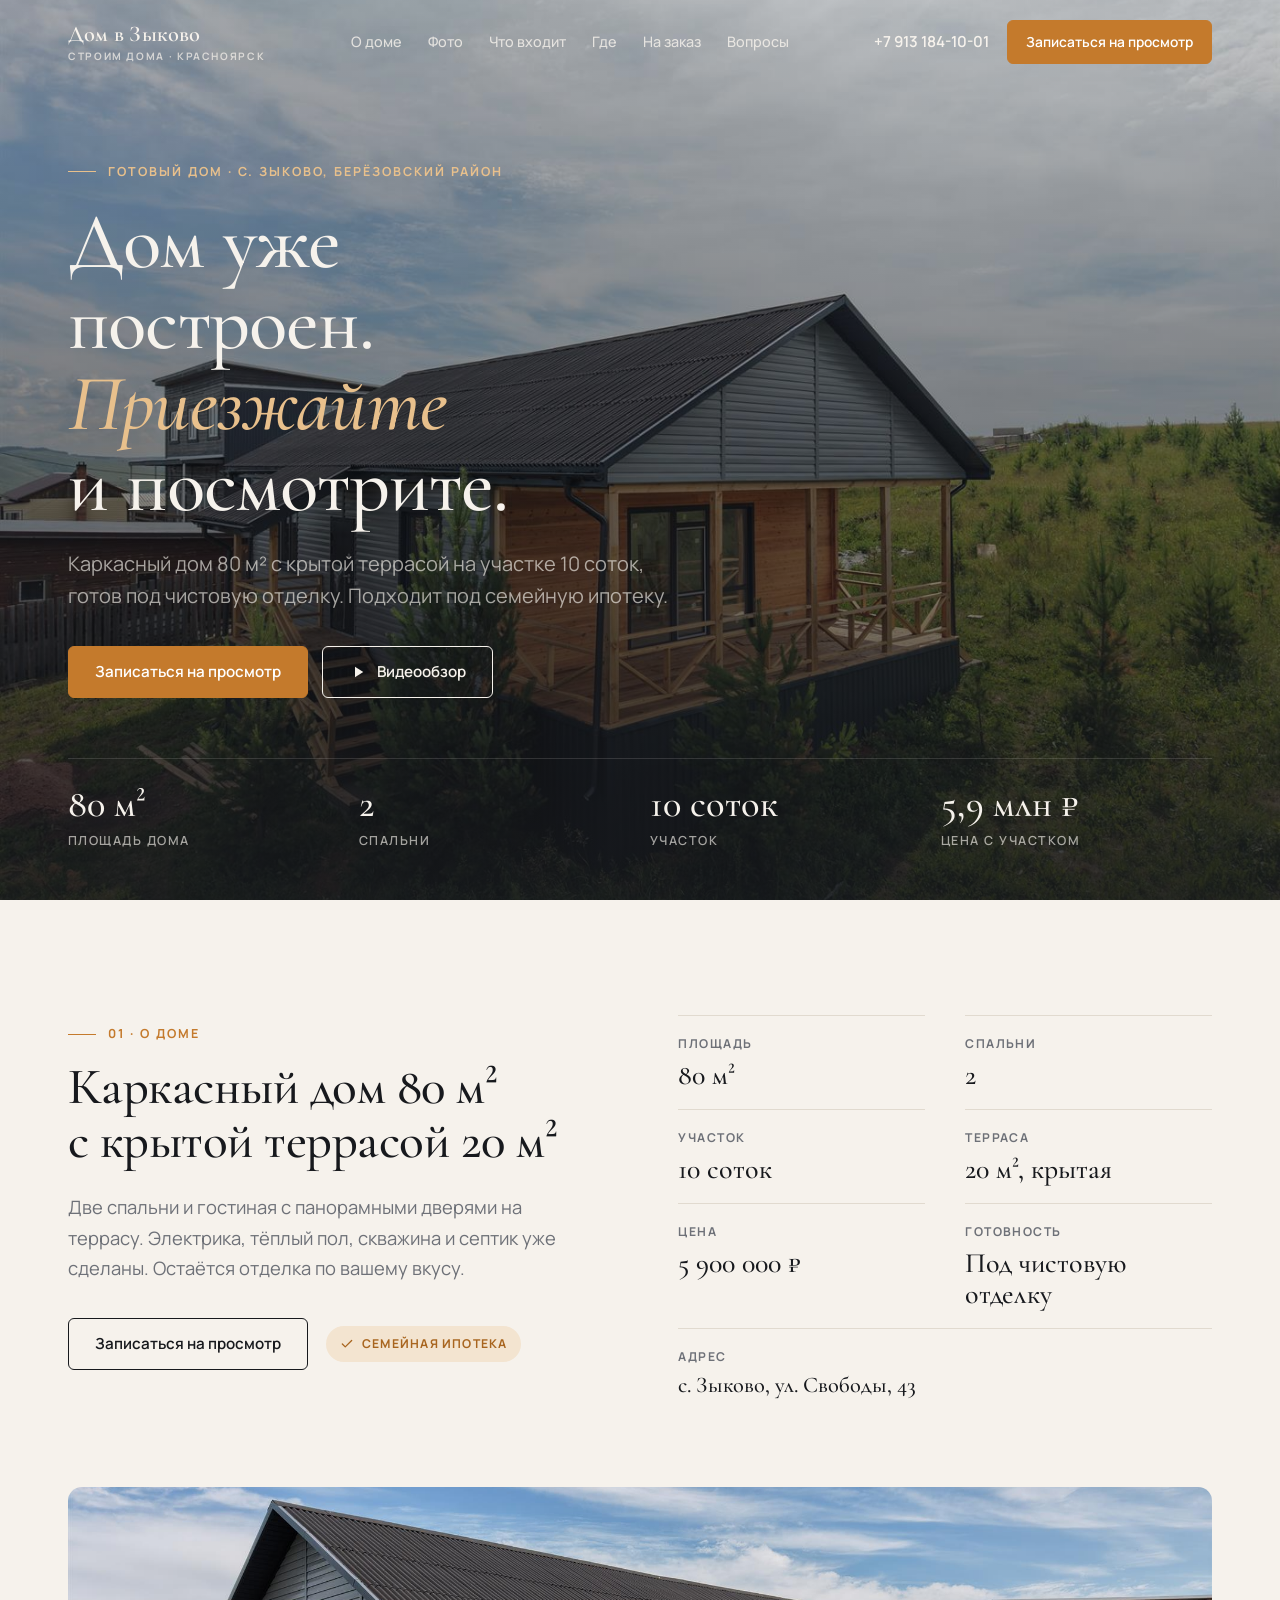
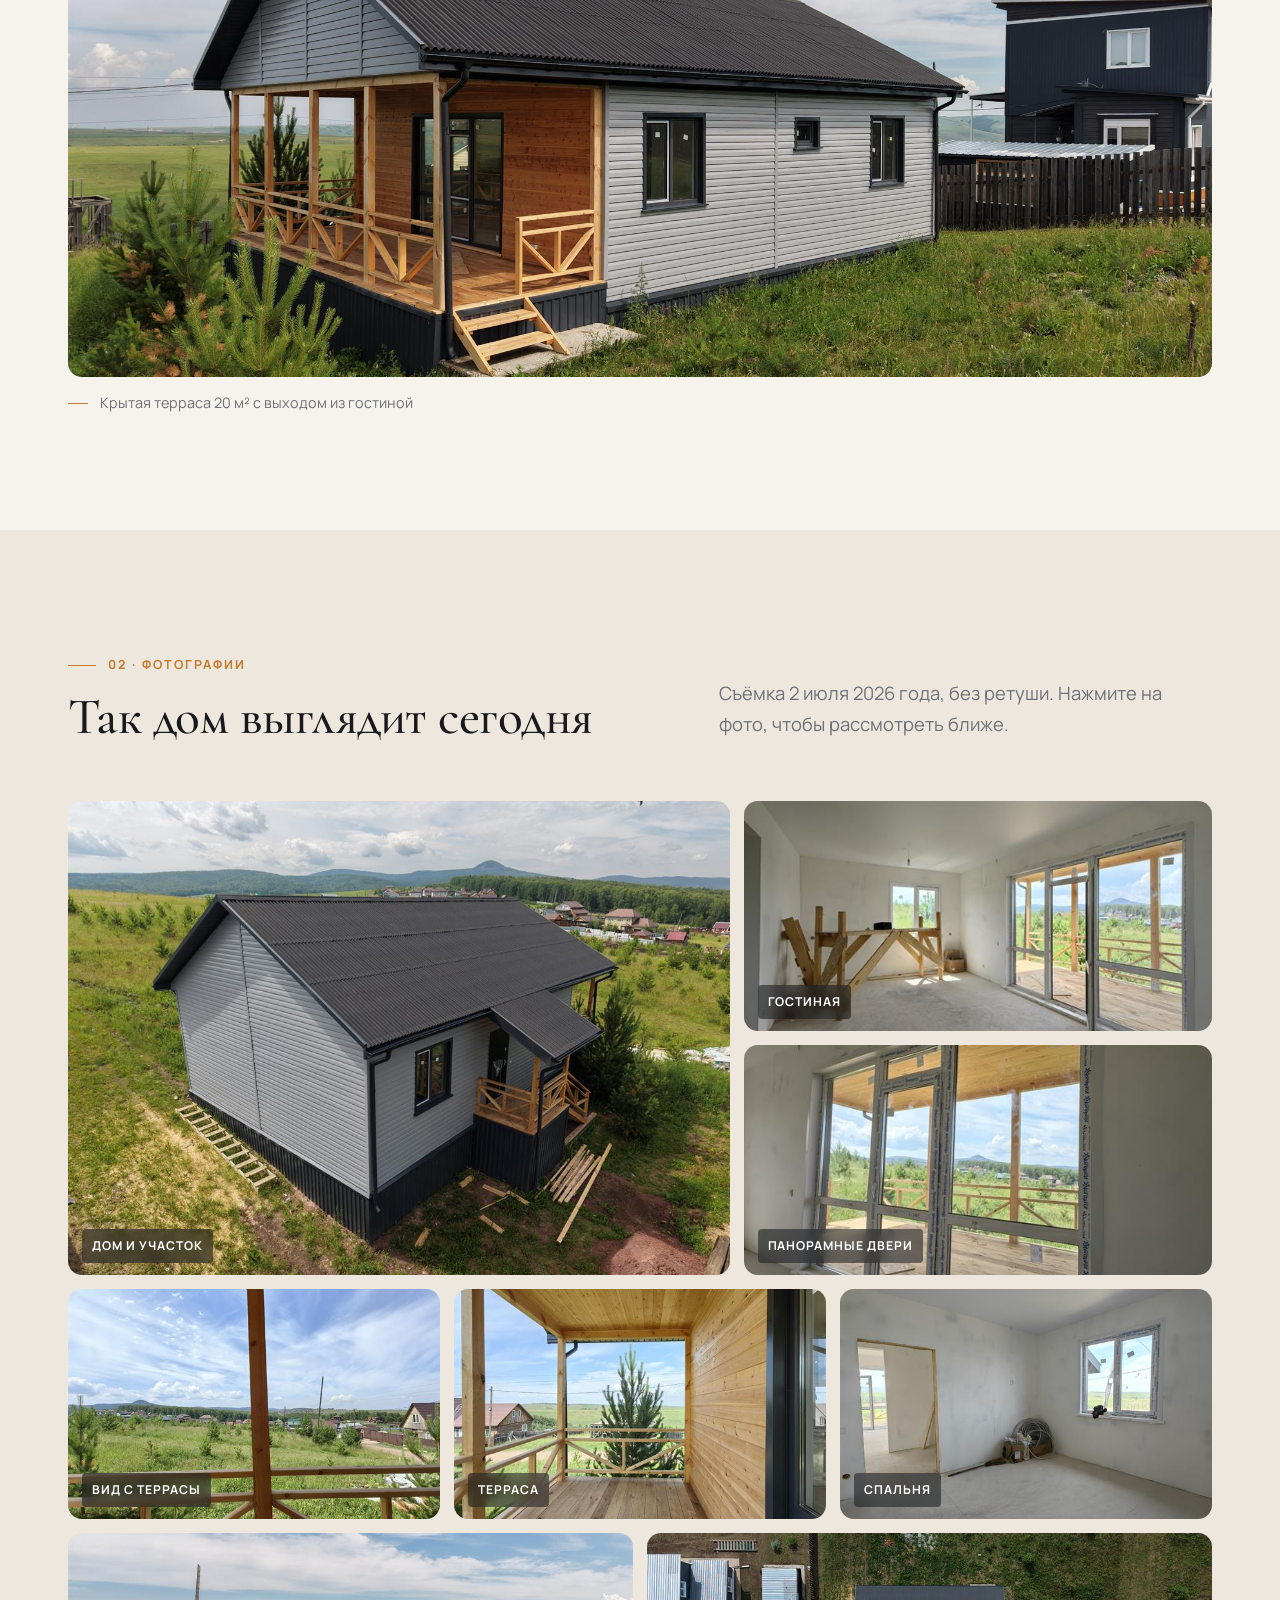
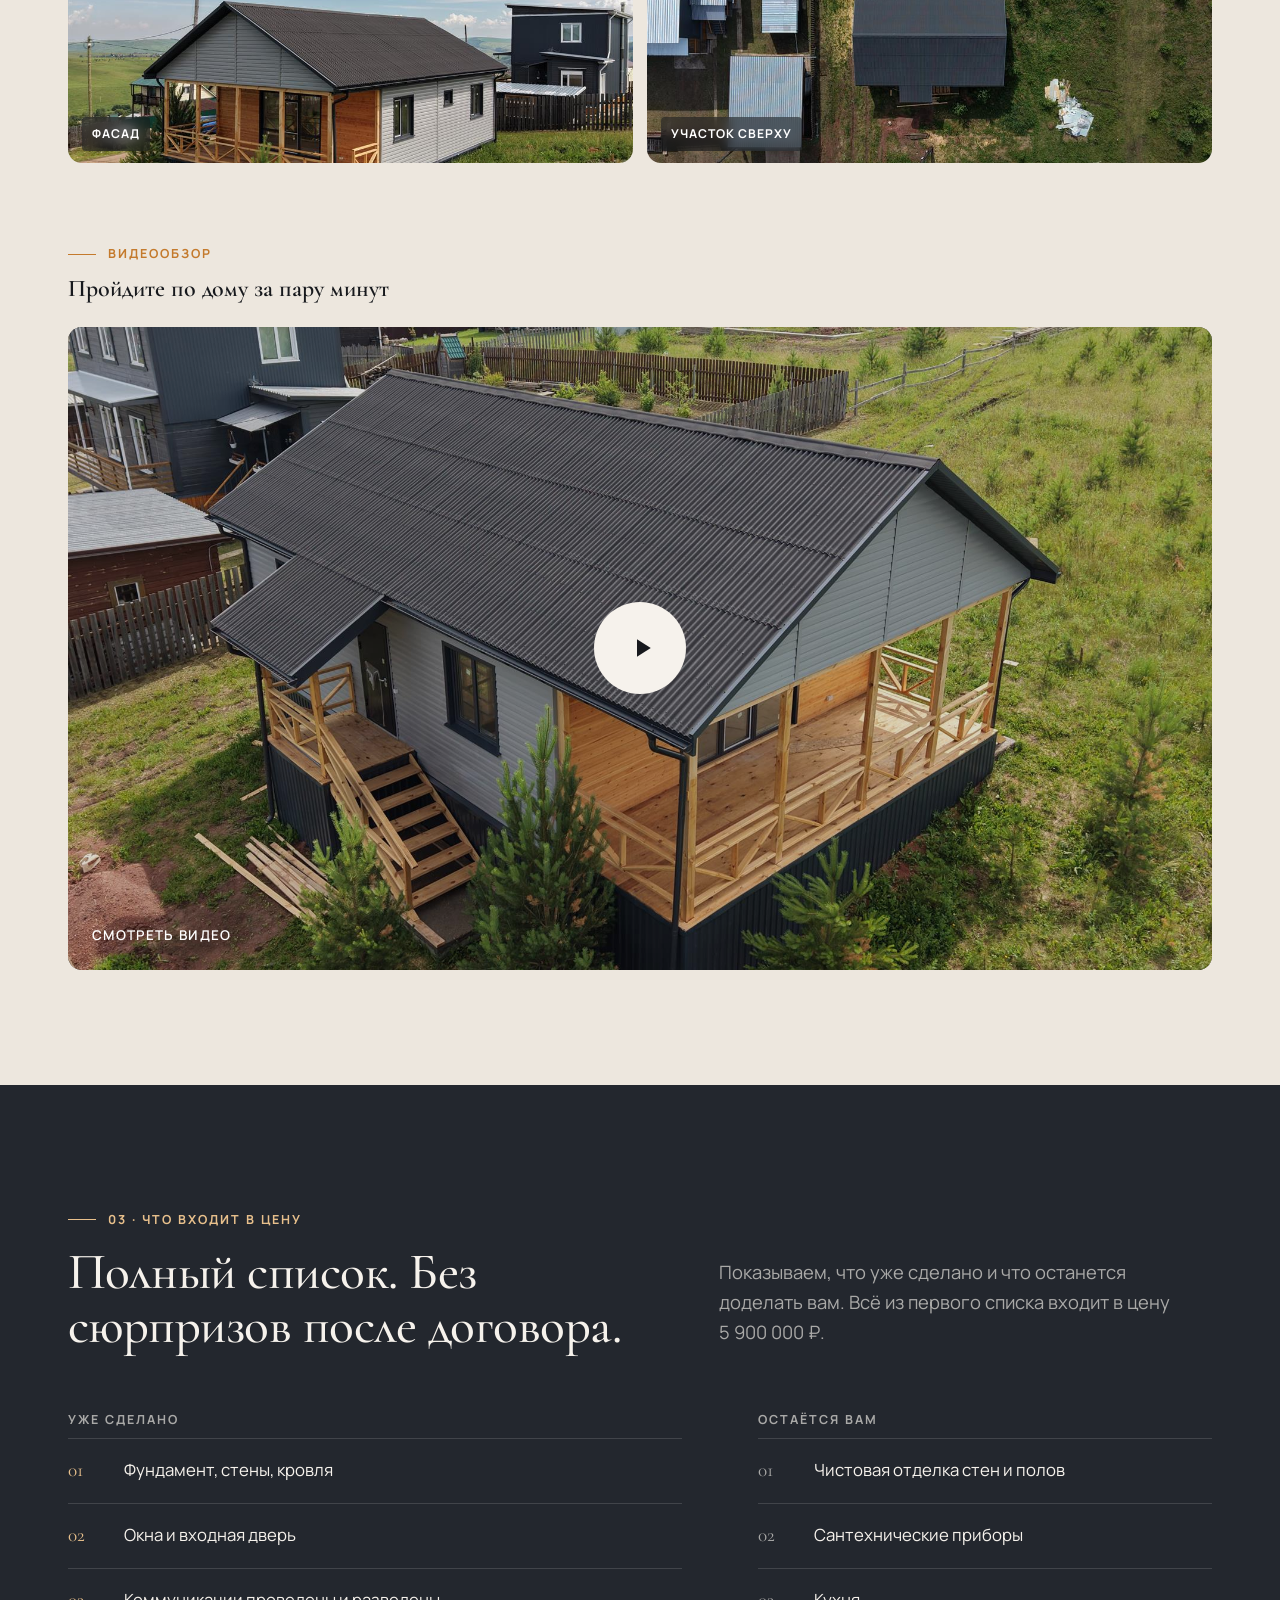
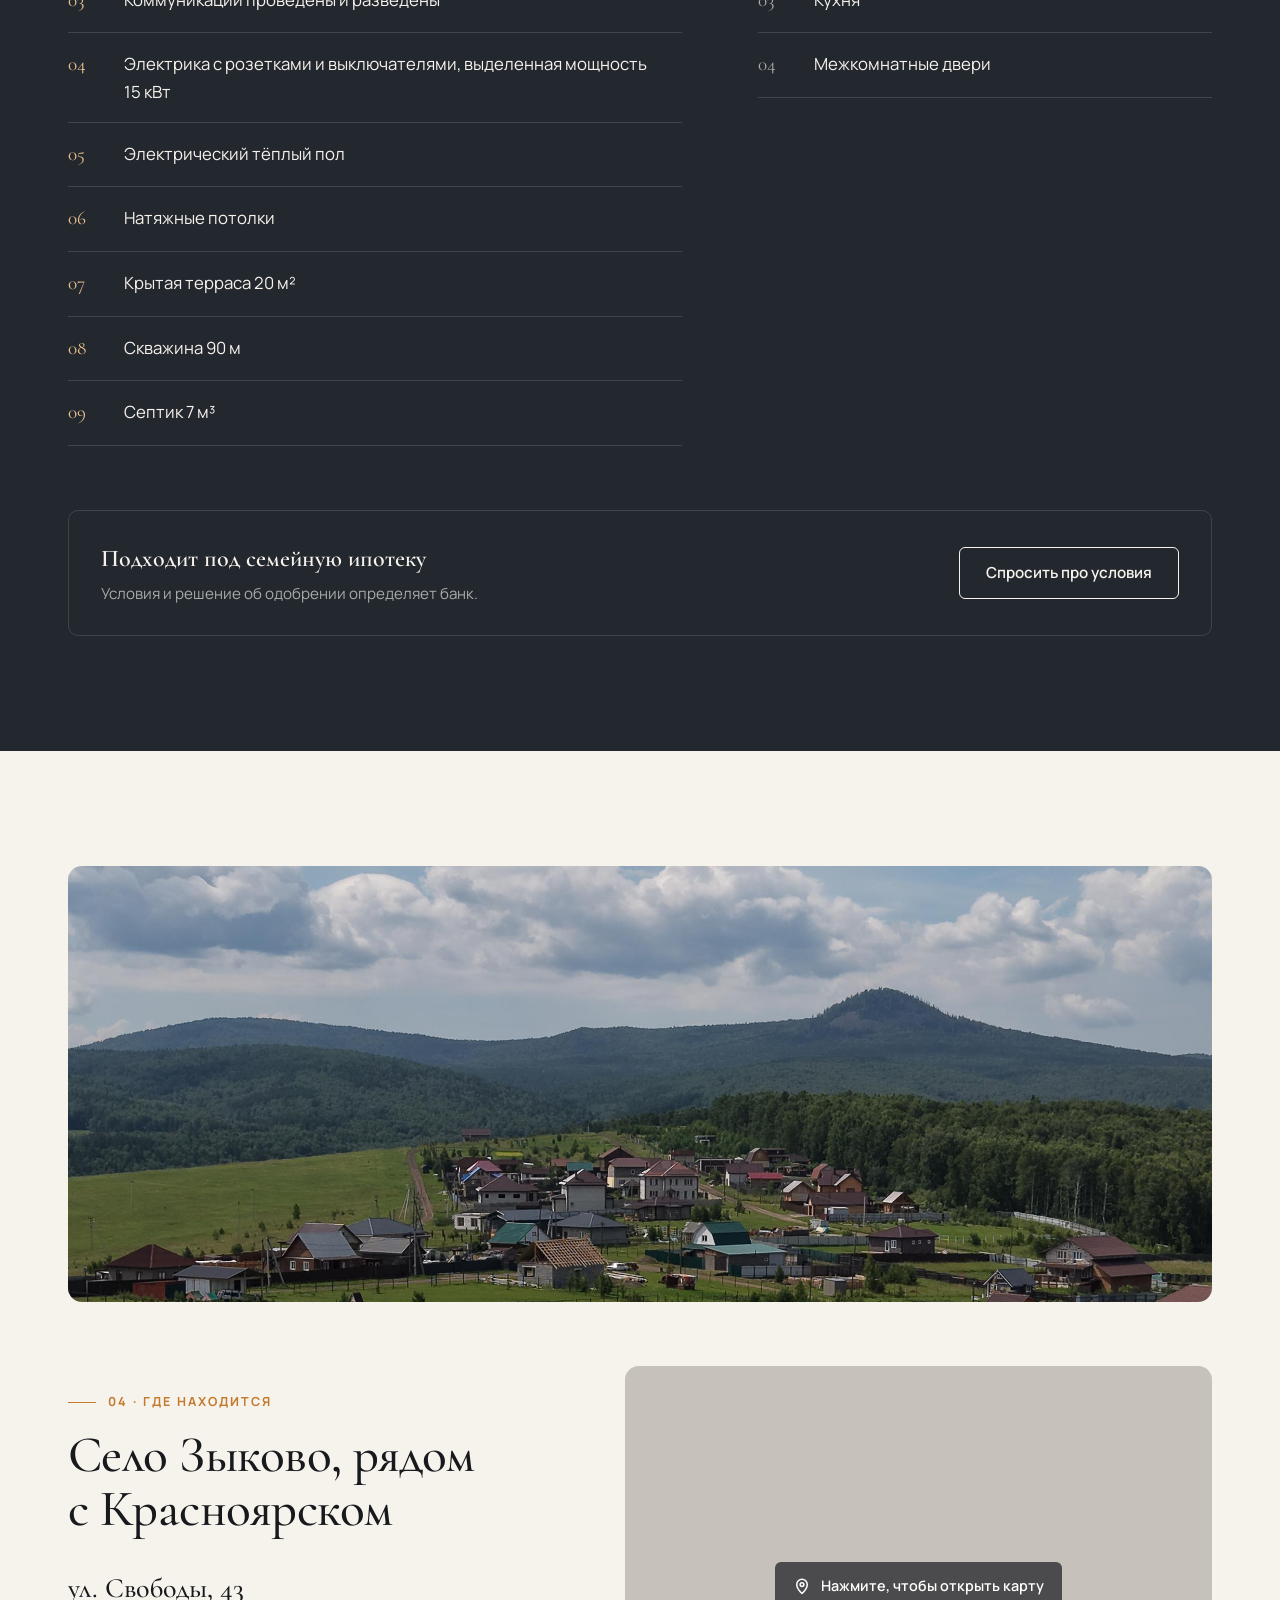
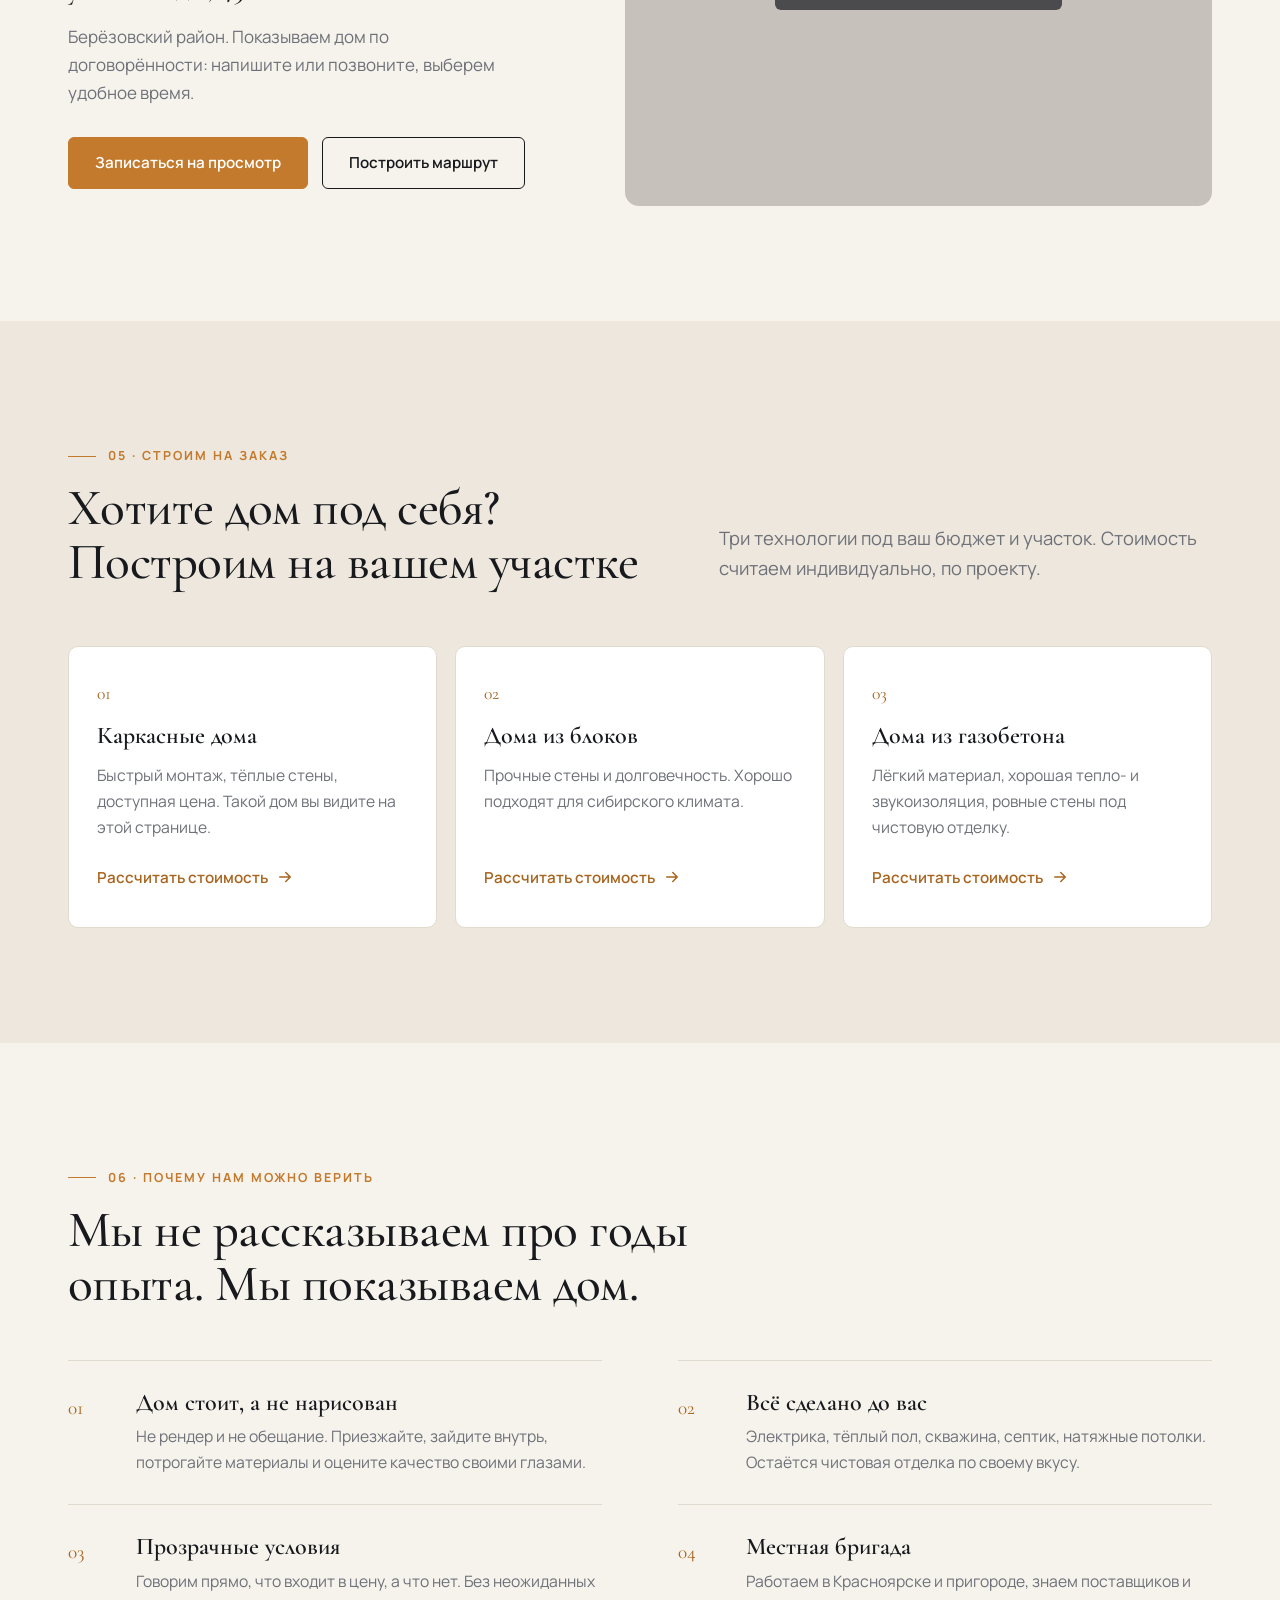
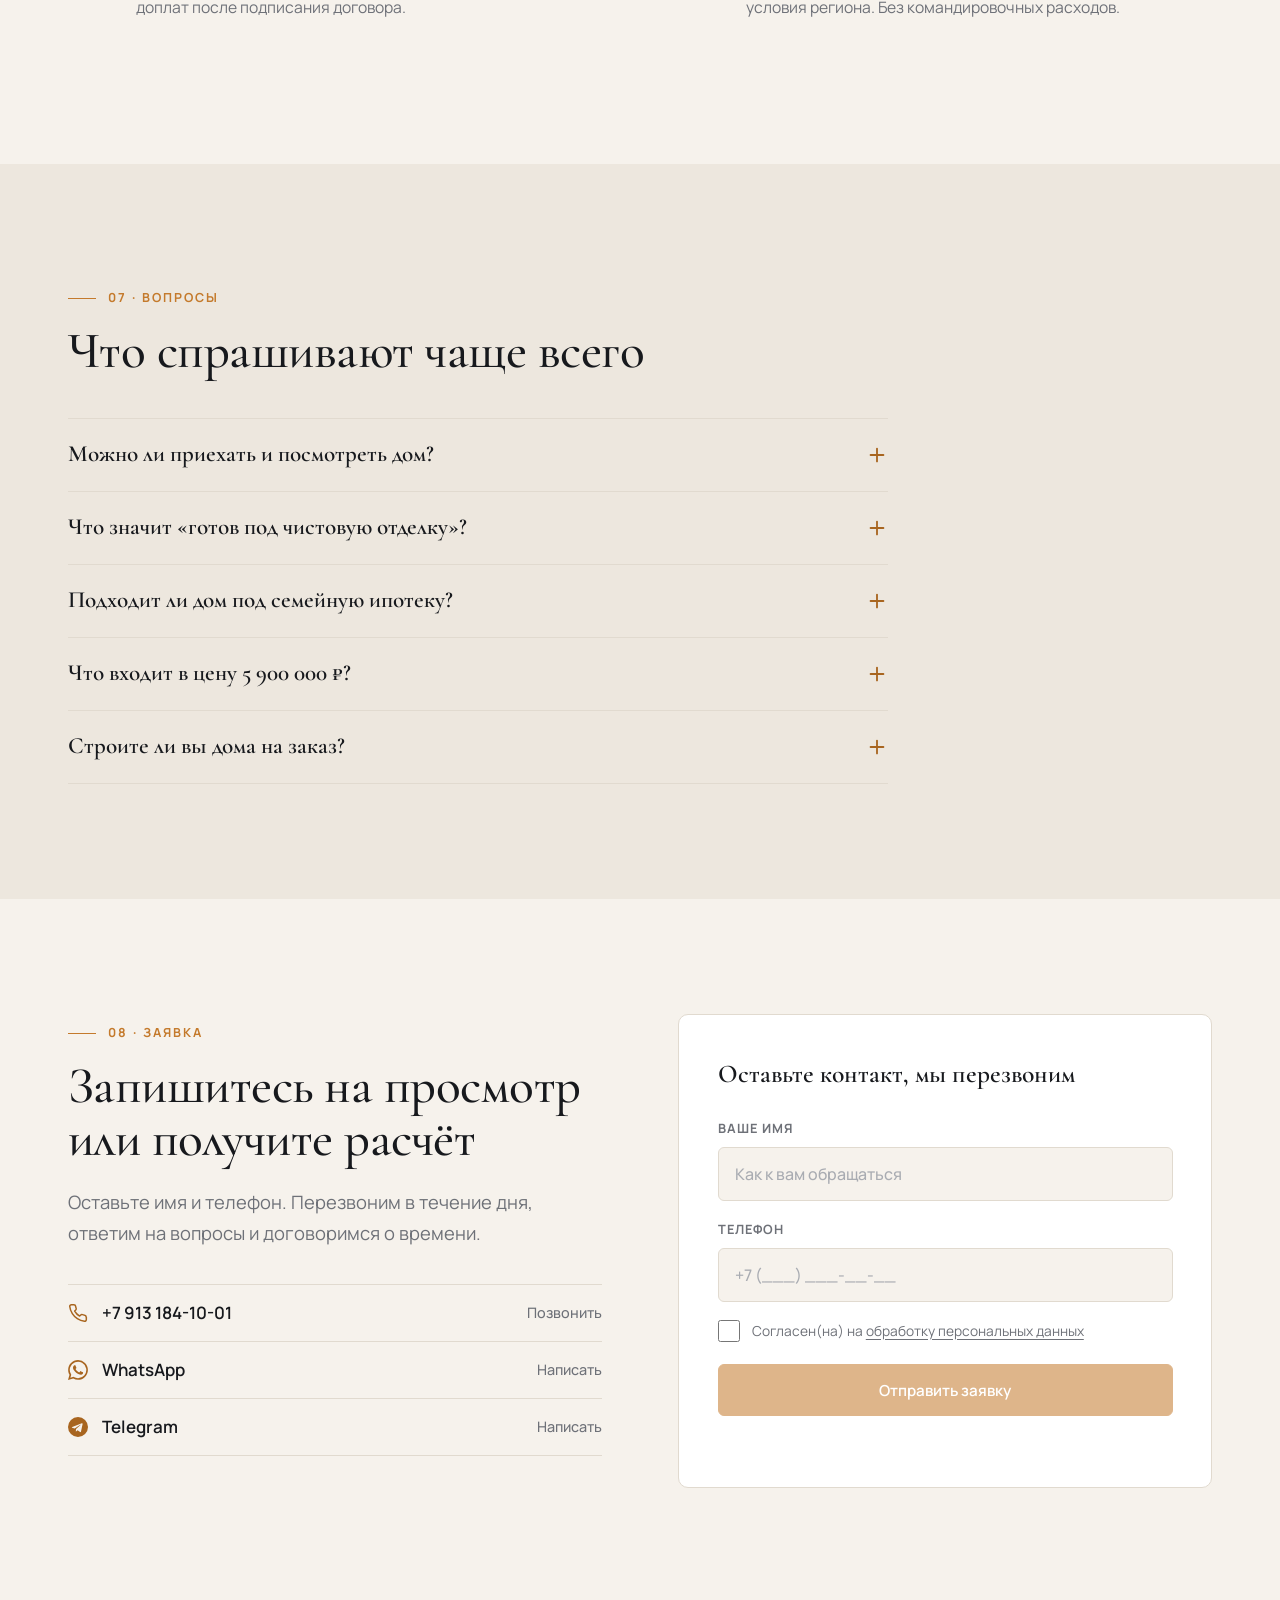
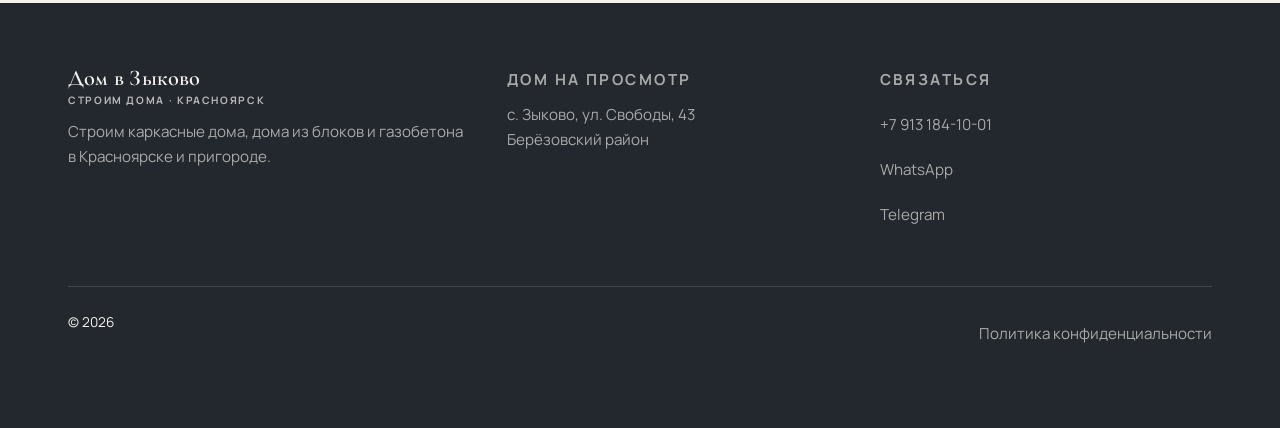
==== v2/index.html @ 2ebe71b2 "feat(v2): редизайн лендинга по методике «дизайн без дизайнера», живой сайт не тронут Папка v2/: нова" ====
<!DOCTYPE html>
<html lang="ru">
<head>
  <meta charset="UTF-8">
  <meta name="viewport" content="width=device-width, initial-scale=1.0">
  <title>Готовый дом 80 м² в Зыково под Красноярском. Приезжайте и посмотрите</title>
  <meta name="description" content="Каркасный дом 80 м² с крытой террасой на участке 10 соток. Готов под чистовую отделку: электрика, тёплый пол, скважина, септик уже сделаны. 5 900 000 ₽, подходит под семейную ипотеку.">
  <meta name="theme-color" content="#23272E">
  <link rel="icon" href="data:image/svg+xml,%3Csvg xmlns='http://www.w3.org/2000/svg' viewBox='0 0 32 32'%3E%3Crect width='32' height='32' rx='6' fill='%2323272E'/%3E%3Cpath d='M16 7l10 8h-3v9h-5v-6h-4v6H9v-9H6z' fill='%23E8C08C'/%3E%3C/svg%3E">
  <meta property="og:type" content="website">
  <meta property="og:title" content="Готовый дом 80 м² в Зыково под Красноярском">
  <meta property="og:description" content="Дом уже построен, можно приехать и посмотреть. Готов под чистовую отделку, подходит под семейную ипотеку.">
  <meta property="og:image" content="img/hero-1400.jpg">
  <meta property="og:locale" content="ru_RU">
  <link rel="preconnect" href="https://fonts.googleapis.com">
  <link rel="preconnect" href="https://fonts.gstatic.com" crossorigin>
  <link href="https://fonts.googleapis.com/css2?family=Cormorant+Garamond:ital,wght@0,500;0,600;1,500&family=Manrope:wght@400;500;600;700&display=swap" rel="stylesheet">
  <link rel="preload" as="image" href="img/hero-1400.jpg" imagesrcset="img/hero-900.jpg 900w, img/hero-1400.jpg 1400w, img/hero-2200.jpg 2200w" imagesizes="100vw">
  <link rel="stylesheet" href="style.css">
  <script type="application/ld+json">
  {
    "@context": "https://schema.org",
    "@type": "Product",
    "name": "Каркасный дом 80 м² в с. Зыково",
    "description": "Готовый каркасный дом 80 м² с крытой террасой 20 м² на участке 10 соток. Готов под чистовую отделку.",
    "image": ["img/hero-1400.jpg", "img/facade-960.jpg"],
    "offers": {
      "@type": "Offer",
      "price": "5900000",
      "priceCurrency": "RUB",
      "availability": "https://schema.org/InStock",
      "areaServed": "Красноярск"
    }
  }
  </script>
</head>
<body>

  <a class="skip-link" href="#main">К содержанию</a>

  <!-- Шапка -->
  <header class="header" id="header">
    <div class="container header__inner">
      <a class="wordmark" href="#top" aria-label="Дом в Зыково, на начало страницы">
        <span class="wordmark__name">Дом в Зыково</span>
        <span class="wordmark__sub">Строим дома · Красноярск</span>
      </a>
      <nav class="nav" aria-label="Разделы">
        <a href="#house">О доме</a>
        <a href="#gallery">Фото</a>
        <a href="#included">Что входит</a>
        <a href="#location">Где</a>
        <a href="#build">На заказ</a>
        <a href="#faq">Вопросы</a>
      </nav>
      <div class="header__actions">
        <a class="header__phone" href="tel:+79131841001">+7 913 184-10-01</a>
        <a class="btn btn--primary btn--sm" href="#form">Записаться на просмотр</a>
        <button class="burger" id="burger" type="button" aria-label="Открыть меню" aria-controls="menu">
          <svg viewBox="0 0 24 24" fill="none" stroke="currentColor" stroke-width="1.8" stroke-linecap="round"><path d="M4 7h16M4 12h16M4 17h16"/></svg>
        </button>
      </div>
    </div>
  </header>

  <!-- Мобильное меню -->
  <div class="menu" id="menu" aria-label="Меню">
    <button class="menu__close" id="menu-close" type="button" aria-label="Закрыть меню">
      <svg viewBox="0 0 24 24" fill="none" stroke="currentColor" stroke-width="1.8" stroke-linecap="round"><path d="M6 6l12 12M18 6L6 18"/></svg>
    </button>
    <a href="#house">О доме</a>
    <a href="#gallery">Фотографии</a>
    <a href="#included">Что входит в цену</a>
    <a href="#location">Где находится</a>
    <a href="#build">Строим на заказ</a>
    <a href="#faq">Вопросы</a>
    <a href="#form">Записаться на просмотр</a>
    <div class="menu__contacts">
      <a href="tel:+79131841001">+7 913 184-10-01</a>
      <a href="https://wa.me/79131841001" target="_blank" rel="noopener noreferrer">WhatsApp</a>
      <a href="https://t.me/buldog012" target="_blank" rel="noopener noreferrer">Telegram</a>
    </div>
  </div>

  <main id="main">

    <!-- Первый экран -->
    <section class="hero" id="top">
      <img class="hero__img"
           src="img/hero-1400.jpg"
           srcset="img/hero-900.jpg 900w, img/hero-1400.jpg 1400w, img/hero-2200.jpg 2200w"
           sizes="100vw"
           alt="Каркасный дом с крытой террасой в селе Зыково, съёмка с коптера"
           fetchpriority="high" decoding="async">
      <div class="container hero__inner">
        <p class="eyebrow">Готовый дом · с. Зыково, Берёзовский район</p>
        <h1 class="hero__title">Дом уже построен. <em>Приезжайте</em> и посмотрите.</h1>
        <p class="hero__lead">Каркасный дом 80&nbsp;м² с крытой террасой на участке 10&nbsp;соток, готов под чистовую отделку. Подходит под семейную ипотеку.</p>
        <div class="hero__actions">
          <a class="btn btn--primary" href="#form">Записаться на просмотр</a>
          <a class="btn btn--outline" href="#video">
            <svg viewBox="0 0 24 24" fill="currentColor"><path d="M8 5v14l11-7z"/></svg>
            Видеообзор
          </a>
        </div>
        <dl class="hero__facts">
          <div class="fact"><dd class="fact__value">80&nbsp;м²</dd><dt class="fact__label">Площадь дома</dt></div>
          <div class="fact"><dd class="fact__value">2</dd><dt class="fact__label">Спальни</dt></div>
          <div class="fact"><dd class="fact__value">10&nbsp;соток</dd><dt class="fact__label">Участок</dt></div>
          <div class="fact"><dd class="fact__value">5,9&nbsp;млн&nbsp;₽</dd><dt class="fact__label">Цена с участком</dt></div>
        </dl>
      </div>
    </section>

    <!-- 01. О доме -->
    <section class="section" id="house">
      <div class="container">
        <div class="house" data-reveal>
          <div class="house__text">
            <p class="eyebrow">01 · О доме</p>
            <h2 class="h2">Каркасный дом 80&nbsp;м² с&nbsp;крытой террасой 20&nbsp;м²</h2>
            <p class="lead">Две спальни и гостиная с панорамными дверями на террасу. Электрика, тёплый пол, скважина и септик уже сделаны. Остаётся отделка по вашему вкусу.</p>
            <div class="house__cta">
              <a class="btn btn--outline" href="#form">Записаться на просмотр</a>
              <span class="badge">
                <svg viewBox="0 0 24 24" fill="none" stroke="currentColor" stroke-width="2.2" stroke-linecap="round" stroke-linejoin="round"><path d="M20 6L9 17l-5-5"/></svg>
                Семейная ипотека
              </span>
            </div>
          </div>
          <dl class="params">
            <div class="param"><dt>Площадь</dt><dd>80&nbsp;м²</dd></div>
            <div class="param"><dt>Спальни</dt><dd>2</dd></div>
            <div class="param"><dt>Участок</dt><dd>10&nbsp;соток</dd></div>
            <div class="param"><dt>Терраса</dt><dd>20&nbsp;м², крытая</dd></div>
            <div class="param"><dt>Цена</dt><dd>5&nbsp;900&nbsp;000&nbsp;₽</dd></div>
            <div class="param"><dt>Готовность</dt><dd>Под чистовую отделку</dd></div>
            <div class="param param--wide"><dt>Адрес</dt><dd>с.&nbsp;Зыково, ул.&nbsp;Свободы,&nbsp;43</dd></div>
          </dl>
        </div>
        <figure class="figure" data-reveal>
          <img src="img/terrace-out-1920.jpg" srcset="img/terrace-out-960.jpg 960w, img/terrace-out-1920.jpg 1920w" sizes="(max-width: 1240px) 100vw, 1240px" alt="Дом с крытой террасой, вид с участка" loading="lazy" decoding="async">
          <figcaption>Крытая терраса 20&nbsp;м² с выходом из гостиной</figcaption>
        </figure>
      </div>
    </section>

    <!-- 02. Фотографии -->
    <section class="section section--alt" id="gallery">
      <div class="container">
        <div class="section-head" data-reveal>
          <div>
            <p class="eyebrow">02 · Фотографии</p>
            <h2 class="h2">Так дом выглядит сегодня</h2>
          </div>
          <p class="lead">Съёмка 2 июля 2026 года, без ретуши. Нажмите на фото, чтобы рассмотреть ближе.</p>
        </div>

        <div class="gallery" data-reveal>
          <button class="gallery__item g-1" type="button" data-full="img/facade-1920.jpg" data-caption="Дом на участке, вид с коптера">
            <img src="img/facade-960.jpg" srcset="img/facade-960.jpg 960w, img/facade-1920.jpg 1920w" sizes="(max-width: 1024px) 100vw, 720px" alt="Дом на участке, вид с коптера, на горизонте горы" loading="lazy" decoding="async">
            <span class="gallery__cap">Дом и участок</span>
          </button>
          <button class="gallery__item g-2" type="button" data-full="img/living-1200.jpg" data-caption="Гостиная с панорамными дверями на террасу">
            <img src="img/living-600.jpg" srcset="img/living-600.jpg 600w, img/living-1200.jpg 1200w" sizes="(max-width: 1024px) 50vw, 500px" alt="Гостиная с панорамными дверями на террасу" loading="lazy" decoding="async">
            <span class="gallery__cap">Гостиная</span>
          </button>
          <button class="gallery__item g-3" type="button" data-full="img/doors-1200.jpg" data-caption="Панорамные двери из гостиной на террасу">
            <img src="img/doors-600.jpg" srcset="img/doors-600.jpg 600w, img/doors-1200.jpg 1200w" sizes="(max-width: 1024px) 50vw, 500px" alt="Панорамные двери из гостиной" loading="lazy" decoding="async">
            <span class="gallery__cap">Панорамные двери</span>
          </button>
          <button class="gallery__item g-4" type="button" data-full="img/terrace-view-1200.jpg" data-caption="Вид с террасы">
            <img src="img/terrace-view-600.jpg" srcset="img/terrace-view-600.jpg 600w, img/terrace-view-1200.jpg 1200w" sizes="(max-width: 640px) 50vw, 400px" alt="Вид с крытой террасы на луг и село" loading="lazy" decoding="async">
            <span class="gallery__cap">Вид с террасы</span>
          </button>
          <button class="gallery__item g-5" type="button" data-full="img/terrace-in-1200.jpg" data-caption="Крытая терраса 20 м²">
            <img src="img/terrace-in-600.jpg" srcset="img/terrace-in-600.jpg 600w, img/terrace-in-1200.jpg 1200w" sizes="(max-width: 640px) 50vw, 400px" alt="Крытая деревянная терраса" loading="lazy" decoding="async">
            <span class="gallery__cap">Терраса</span>
          </button>
          <button class="gallery__item g-6" type="button" data-full="img/bedroom-1200.jpg" data-caption="Спальня">
            <img src="img/bedroom-600.jpg" srcset="img/bedroom-600.jpg 600w, img/bedroom-1200.jpg 1200w" sizes="(max-width: 640px) 50vw, 400px" alt="Спальня с окном, готова под чистовую отделку" loading="lazy" decoding="async">
            <span class="gallery__cap">Спальня</span>
          </button>
          <button class="gallery__item g-7" type="button" data-full="img/front-1920.jpg" data-caption="Фасад с террасой">
            <img src="img/front-960.jpg" srcset="img/front-960.jpg 960w, img/front-1920.jpg 1920w" sizes="(max-width: 640px) 50vw, 600px" alt="Фасад дома с террасой, вид с земли" loading="lazy" decoding="async">
            <span class="gallery__cap">Фасад</span>
          </button>
          <button class="gallery__item g-8" type="button" data-full="img/plot-1920.jpg" data-caption="Участок 10 соток, вид сверху">
            <img src="img/plot-960.jpg" srcset="img/plot-960.jpg 960w, img/plot-1920.jpg 1920w" sizes="(max-width: 640px) 50vw, 600px" alt="Участок 10 соток с домом, вид сверху" loading="lazy" decoding="async">
            <span class="gallery__cap">Участок сверху</span>
          </button>
        </div>

        <div class="video" id="video" data-reveal>
          <div class="video__head">
            <div>
              <p class="eyebrow">Видеообзор</p>
              <h3 class="h3" style="margin-top: 10px;">Пройдите по дому за пару минут</h3>
            </div>
          </div>
          <div class="video__frame" id="video-frame" data-oid="43028568" data-vid="456239022">
            <img src="img/terrace-top-960.jpg" srcset="img/terrace-top-960.jpg 960w, img/terrace-top-1920.jpg 1920w" sizes="(max-width: 1240px) 100vw, 1240px" alt="Дом с террасой, вид сверху, превью видео" loading="lazy" decoding="async">
            <span class="video__play-btn" aria-hidden="true">
              <svg viewBox="0 0 24 24" fill="currentColor"><path d="M8 5v14l11-7z"/></svg>
            </span>
            <span class="video__label" aria-hidden="true">Смотреть видео</span>
            <button class="video__play" id="video-play" type="button" aria-label="Смотреть видеообзор дома"></button>
          </div>
        </div>
      </div>
    </section>

    <!-- 03. Что входит -->
    <section class="section section--dark" id="included">
      <div class="container">
        <div class="section-head" data-reveal>
          <div>
            <p class="eyebrow">03 · Что входит в цену</p>
            <h2 class="h2">Полный список. Без сюрпризов после договора.</h2>
          </div>
          <p class="lead">Показываем, что уже сделано и что останется доделать вам. Всё из первого списка входит в цену 5&nbsp;900&nbsp;000&nbsp;₽.</p>
        </div>
        <div class="spec" data-reveal>
          <div>
            <p class="spec__title">Уже сделано</p>
            <ol class="spec__list">
              <li>Фундамент, стены, кровля</li>
              <li>Окна и входная дверь</li>
              <li>Коммуникации проведены и разведены</li>
              <li>Электрика с розетками и выключателями, выделенная мощность 15&nbsp;кВт</li>
              <li>Электрический тёплый пол</li>
              <li>Натяжные потолки</li>
              <li>Крытая терраса 20&nbsp;м²</li>
              <li>Скважина 90&nbsp;м</li>
              <li>Септик 7&nbsp;м³</li>
            </ol>
          </div>
          <div>
            <p class="spec__title">Остаётся вам</p>
            <ol class="spec__list spec__list--todo">
              <li>Чистовая отделка стен и полов</li>
              <li>Сантехнические приборы</li>
              <li>Кухня</li>
              <li>Межкомнатные двери</li>
            </ol>
          </div>
        </div>
        <div class="mortgage" data-reveal>
          <div class="mortgage__text">
            <strong>Подходит под семейную ипотеку</strong>
            <span>Условия и решение об одобрении определяет банк.</span>
          </div>
          <a class="btn btn--outline" href="#form">Спросить про условия</a>
        </div>
      </div>
    </section>

    <!-- 04. Где -->
    <section class="section" id="location">
      <div class="container">
        <div class="view" data-reveal>
          <img src="img/view-2200.jpg" srcset="img/view-1100.jpg 1100w, img/view-2200.jpg 2200w" sizes="(max-width: 1240px) 100vw, 1240px" alt="Село Зыково с высоты, вокруг поля и холмы" loading="lazy" decoding="async">
        </div>
        <div class="location" data-reveal>
          <div>
            <p class="eyebrow">04 · Где находится</p>
            <h2 class="h2">Село Зыково, рядом с&nbsp;Красноярском</h2>
            <p class="location__address">ул. Свободы, 43</p>
            <p class="location__note">Берёзовский район. Показываем дом по договорённости: напишите или позвоните, выберем удобное время.</p>
            <div class="location__actions">
              <a class="btn btn--primary" href="#form">Записаться на просмотр</a>
              <a class="btn btn--outline" href="https://yandex.ru/maps/?rtext=~55.947348%2C93.128498&rtt=auto" target="_blank" rel="noopener noreferrer">Построить маршрут</a>
            </div>
          </div>
          <div class="map">
            <iframe src="https://yandex.ru/map-widget/v1/?ll=93.128498%2C55.947348&z=16&pt=93.128498%2C55.947348%2Cpm2rdm" loading="lazy" title="Карта: с. Зыково, ул. Свободы, 43"></iframe>
            <button class="map__overlay" id="map-overlay" type="button" aria-label="Включить карту">
              <span>
                <svg viewBox="0 0 24 24" fill="none" stroke="currentColor" stroke-width="2" stroke-linecap="round" stroke-linejoin="round"><path d="M12 22s7-6.5 7-12a7 7 0 10-14 0c0 5.5 7 12 7 12z"/><circle cx="12" cy="10" r="2.5"/></svg>
                Нажмите, чтобы открыть карту
              </span>
            </button>
          </div>
        </div>
      </div>
    </section>

    <!-- 05. На заказ -->
    <section class="section section--alt" id="build">
      <div class="container">
        <div class="section-head" data-reveal>
          <div>
            <p class="eyebrow">05 · Строим на заказ</p>
            <h2 class="h2">Хотите дом под себя? Построим на вашем участке</h2>
          </div>
          <p class="lead">Три технологии под ваш бюджет и участок. Стоимость считаем индивидуально, по проекту.</p>
        </div>
        <div class="cards" data-reveal>
          <article class="card">
            <span class="card__num">01</span>
            <h3 class="h3">Каркасные дома</h3>
            <p>Быстрый монтаж, тёплые стены, доступная цена. Такой дом вы видите на этой странице.</p>
            <a class="link-arrow" href="#form">Рассчитать стоимость <svg viewBox="0 0 24 24" fill="none" stroke="currentColor" stroke-width="2" stroke-linecap="round" stroke-linejoin="round"><path d="M5 12h14M13 6l6 6-6 6"/></svg></a>
          </article>
          <article class="card">
            <span class="card__num">02</span>
            <h3 class="h3">Дома из блоков</h3>
            <p>Прочные стены и долговечность. Хорошо подходят для сибирского климата.</p>
            <a class="link-arrow" href="#form">Рассчитать стоимость <svg viewBox="0 0 24 24" fill="none" stroke="currentColor" stroke-width="2" stroke-linecap="round" stroke-linejoin="round"><path d="M5 12h14M13 6l6 6-6 6"/></svg></a>
          </article>
          <article class="card">
            <span class="card__num">03</span>
            <h3 class="h3">Дома из газобетона</h3>
            <p>Лёгкий материал, хорошая тепло- и звукоизоляция, ровные стены под чистовую отделку.</p>
            <a class="link-arrow" href="#form">Рассчитать стоимость <svg viewBox="0 0 24 24" fill="none" stroke="currentColor" stroke-width="2" stroke-linecap="round" stroke-linejoin="round"><path d="M5 12h14M13 6l6 6-6 6"/></svg></a>
          </article>
        </div>
      </div>
    </section>

    <!-- 06. Почему верить -->
    <section class="section" id="why">
      <div class="container">
        <div data-reveal>
          <p class="eyebrow">06 · Почему нам можно верить</p>
          <h2 class="h2">Мы не рассказываем про годы опыта. Мы показываем дом.</h2>
        </div>
        <div class="reasons" data-reveal>
          <div class="reason">
            <span class="reason__num">01</span>
            <div>
              <h3 class="h3">Дом стоит, а не нарисован</h3>
              <p>Не рендер и не обещание. Приезжайте, зайдите внутрь, потрогайте материалы и оцените качество своими глазами.</p>
            </div>
          </div>
          <div class="reason">
            <span class="reason__num">02</span>
            <div>
              <h3 class="h3">Всё сделано до вас</h3>
              <p>Электрика, тёплый пол, скважина, септик, натяжные потолки. Остаётся чистовая отделка по своему вкусу.</p>
            </div>
          </div>
          <div class="reason">
            <span class="reason__num">03</span>
            <div>
              <h3 class="h3">Прозрачные условия</h3>
              <p>Говорим прямо, что входит в цену, а что нет. Без неожиданных доплат после подписания договора.</p>
            </div>
          </div>
          <div class="reason">
            <span class="reason__num">04</span>
            <div>
              <h3 class="h3">Местная бригада</h3>
              <p>Работаем в Красноярске и пригороде, знаем поставщиков и условия региона. Без командировочных расходов.</p>
            </div>
          </div>
        </div>
      </div>
    </section>

    <!-- 07. Вопросы -->
    <section class="section section--alt" id="faq">
      <div class="container">
        <div data-reveal>
          <p class="eyebrow">07 · Вопросы</p>
          <h2 class="h2">Что спрашивают чаще всего</h2>
        </div>
        <div class="faq" data-reveal>
          <details>
            <summary>Можно ли приехать и посмотреть дом?<svg viewBox="0 0 24 24" fill="none" stroke="currentColor" stroke-width="2" stroke-linecap="round"><path d="M12 5v14M5 12h14"/></svg></summary>
            <p>Да. Дом стоит в селе Зыково, ул. Свободы, 43. Напишите или позвоните, договоримся о времени и встретим вас на месте.</p>
          </details>
          <details>
            <summary>Что значит «готов под чистовую отделку»?<svg viewBox="0 0 24 24" fill="none" stroke="currentColor" stroke-width="2" stroke-linecap="round"><path d="M12 5v14M5 12h14"/></svg></summary>
            <p>Коробка, кровля, окна, входная дверь, электрика с розетками, тёплый пол, натяжные потолки, скважина и септик уже сделаны. Вам остаются чистовая отделка стен и полов, сантехнические приборы, кухня и межкомнатные двери.</p>
          </details>
          <details>
            <summary>Подходит ли дом под семейную ипотеку?<svg viewBox="0 0 24 24" fill="none" stroke="currentColor" stroke-width="2" stroke-linecap="round"><path d="M12 5v14M5 12h14"/></svg></summary>
            <p>Да, подходит. Условия и решение об одобрении определяет банк.</p>
          </details>
          <details>
            <summary>Что входит в цену 5 900 000 ₽?<svg viewBox="0 0 24 24" fill="none" stroke="currentColor" stroke-width="2" stroke-linecap="round"><path d="M12 5v14M5 12h14"/></svg></summary>
            <p>Дом с участком 10 соток и всё из списка «Уже сделано». Дополнительных платежей после договора нет.</p>
          </details>
          <details>
            <summary>Строите ли вы дома на заказ?<svg viewBox="0 0 24 24" fill="none" stroke="currentColor" stroke-width="2" stroke-linecap="round"><path d="M12 5v14M5 12h14"/></svg></summary>
            <p>Да. Каркасные дома, дома из блоков и из газобетона в Красноярске и пригороде. Стоимость считаем по вашему проекту и участку.</p>
          </details>
        </div>
      </div>
    </section>

    <!-- 08. Заявка -->
    <section class="section" id="form">
      <div class="container">
        <div class="contact" data-reveal>
          <div>
            <p class="eyebrow">08 · Заявка</p>
            <h2 class="h2">Запишитесь на&nbsp;просмотр или получите расчёт</h2>
            <p class="lead" style="margin-top: 20px;">Оставьте имя и телефон. Перезвоним в течение дня, ответим на вопросы и договоримся о времени.</p>
            <div class="contact__list">
              <a href="tel:+79131841001">
                <svg viewBox="0 0 24 24" fill="none" stroke="currentColor" stroke-width="1.8" stroke-linecap="round" stroke-linejoin="round"><path d="M22 16.9v3a2 2 0 01-2.2 2 19.8 19.8 0 01-8.6-3.1 19.5 19.5 0 01-6-6A19.8 19.8 0 012.1 4.2 2 2 0 014.1 2h3a2 2 0 012 1.7c.1.9.4 1.8.7 2.6a2 2 0 01-.5 2.1L8 9.7a16 16 0 006 6l1.3-1.3a2 2 0 012.1-.4c.8.3 1.7.5 2.6.7a2 2 0 011.7 2z"/></svg>
                +7 913 184-10-01 <small>Позвонить</small>
              </a>
              <a href="https://wa.me/79131841001" target="_blank" rel="noopener noreferrer">
                <svg viewBox="0 0 24 24" fill="currentColor"><path d="M17.5 14.4c-.3-.1-1.8-.9-2-1-.3-.1-.5-.1-.7.1-.2.3-.8 1-.9 1.2-.2.2-.3.2-.6.1-.3-.1-1.3-.5-2.4-1.5-.9-.8-1.5-1.8-1.7-2.1-.2-.3 0-.5.1-.6l.4-.5c.1-.2.2-.3.3-.5.1-.2 0-.4 0-.5-.1-.1-.7-1.6-.9-2.2-.2-.6-.5-.5-.7-.5h-.6c-.2 0-.5.1-.8.4-.3.3-1 1-1 2.5s1.1 2.9 1.2 3.1c.1.2 2.1 3.2 5.1 4.5.7.3 1.3.5 1.7.6.7.2 1.4.2 1.9.1.6-.1 1.8-.7 2-1.4.2-.7.2-1.3.2-1.4-.1-.1-.3-.2-.6-.3zM12 21.8a9.9 9.9 0 01-5-1.4l-.4-.2-3.7 1 1-3.6-.2-.4A9.9 9.9 0 1112 21.8zm8.4-18.3A11.8 11.8 0 0012 0C5.5 0 .2 5.3.2 11.9c0 2.1.5 4.1 1.6 5.9L0 24l6.3-1.7a11.9 11.9 0 005.7 1.5c6.5 0 11.9-5.3 11.9-11.9 0-3.2-1.2-6.2-3.5-8.4z"/></svg>
                WhatsApp <small>Написать</small>
              </a>
              <a href="https://t.me/buldog012" target="_blank" rel="noopener noreferrer">
                <svg viewBox="0 0 24 24" fill="currentColor"><path d="M12 0a12 12 0 100 24 12 12 0 000-24zm5.6 8.2l-2 9.3c-.1.7-.5.8-1.1.5l-3-2.2-1.5 1.4c-.2.2-.3.3-.6.3l.2-3 5.5-5c.2-.2 0-.3-.3-.1l-6.8 4.3-3-.9c-.6-.2-.6-.6.1-.9l11.5-4.4c.5-.2 1 .1.9.7z"/></svg>
                Telegram <small>Написать</small>
              </a>
            </div>
          </div>

          <div class="form-card">
            <form id="lead-form" action="https://formspree.io/f/mgojpaep" method="POST" novalidate>
              <p class="form-card__title">Оставьте контакт, мы перезвоним</p>
              <div class="field">
                <label for="name">Ваше имя</label>
                <input type="text" id="name" name="name" placeholder="Как к вам обращаться" autocomplete="given-name" required>
              </div>
              <div class="field">
                <label for="phone">Телефон</label>
                <input type="tel" id="phone" name="phone" placeholder="+7 (___) ___-__-__" autocomplete="tel" inputmode="tel" required>
              </div>
              <label class="consent">
                <input type="checkbox" id="consent" name="consent" required>
                <span>Согласен(на) на <a href="../privacy.html" target="_blank" rel="noopener">обработку персональных данных</a></span>
              </label>
              <button class="btn btn--primary" id="submit" type="submit" disabled>Отправить заявку</button>
              <p class="form-status" id="form-status" aria-live="polite"></p>
            </form>
            <div class="form-success" id="form-success" hidden>
              <div class="form-success__icon">
                <svg viewBox="0 0 24 24" fill="none" stroke="currentColor" stroke-width="2.2" stroke-linecap="round" stroke-linejoin="round"><path d="M20 6L9 17l-5-5"/></svg>
              </div>
              <h3 class="h3">Заявка отправлена</h3>
              <p class="text-muted">Перезвоним вам в течение дня.</p>
            </div>
          </div>
        </div>
      </div>
    </section>

  </main>

  <!-- Подвал -->
  <footer class="footer">
    <div class="container">
      <div class="footer__grid">
        <div>
          <span class="wordmark">
            <span class="wordmark__name">Дом в Зыково</span>
            <span class="wordmark__sub">Строим дома · Красноярск</span>
          </span>
          <p>Строим каркасные дома, дома из блоков и газобетона в Красноярске и пригороде.</p>
        </div>
        <div>
          <p class="footer__title">Дом на просмотр</p>
          <p>с. Зыково, ул. Свободы, 43<br>Берёзовский район</p>
        </div>
        <div>
          <p class="footer__title">Связаться</p>
          <ul>
            <li><a href="tel:+79131841001">+7 913 184-10-01</a></li>
            <li><a href="https://wa.me/79131841001" target="_blank" rel="noopener noreferrer">WhatsApp</a></li>
            <li><a href="https://t.me/buldog012" target="_blank" rel="noopener noreferrer">Telegram</a></li>
          </ul>
        </div>
      </div>
      <div class="footer__bottom">
        <span>© 2026</span>
        <a href="../privacy.html">Политика конфиденциальности</a>
      </div>
    </div>
  </footer>

  <!-- Панель на телефоне -->
  <div class="mobile-bar">
    <a class="btn btn--outline" href="tel:+79131841001" aria-label="Позвонить">
      <svg viewBox="0 0 24 24" fill="none" stroke="currentColor" stroke-width="1.8" stroke-linecap="round" stroke-linejoin="round"><path d="M22 16.9v3a2 2 0 01-2.2 2 19.8 19.8 0 01-8.6-3.1 19.5 19.5 0 01-6-6A19.8 19.8 0 012.1 4.2 2 2 0 014.1 2h3a2 2 0 012 1.7c.1.9.4 1.8.7 2.6a2 2 0 01-.5 2.1L8 9.7a16 16 0 006 6l1.3-1.3a2 2 0 012.1-.4c.8.3 1.7.5 2.6.7a2 2 0 011.7 2z"/></svg>
    </a>
    <a class="btn btn--primary" href="#form">Записаться на просмотр</a>
  </div>

  <!-- Лайтбокс -->
  <div class="lightbox" id="lightbox" hidden role="dialog" aria-modal="true" aria-label="Просмотр фотографии">
    <button class="lightbox__btn lightbox__close" id="lightbox-close" type="button" aria-label="Закрыть">
      <svg viewBox="0 0 24 24" fill="none" stroke="currentColor" stroke-width="2" stroke-linecap="round"><path d="M6 6l12 12M18 6L6 18"/></svg>
    </button>
    <button class="lightbox__btn lightbox__prev" id="lightbox-prev" type="button" aria-label="Предыдущее фото">
      <svg viewBox="0 0 24 24" fill="none" stroke="currentColor" stroke-width="2" stroke-linecap="round" stroke-linejoin="round"><path d="M15 6l-6 6 6 6"/></svg>
    </button>
    <img id="lightbox-img" src="" alt="">
    <button class="lightbox__btn lightbox__next" id="lightbox-next" type="button" aria-label="Следующее фото">
      <svg viewBox="0 0 24 24" fill="none" stroke="currentColor" stroke-width="2" stroke-linecap="round" stroke-linejoin="round"><path d="M9 6l6 6-6 6"/></svg>
    </button>
    <p class="lightbox__cap" id="lightbox-cap"></p>
  </div>

  <script src="script.js"></script>
</body>
</html>
---- v2/style.css ----
/* =====================================================================
   Дом в Зыково, версия 2. Роли значений описаны в design/design-system.md.
   Единственный источник значений: блок :root ниже.
   ===================================================================== */

:root {
  --paper: #F6F2EC;
  --paper-2: #EDE7DE;
  --white: #FFFFFF;
  --ink: #17191D;
  --graphite: #23272E;
  --muted: #6E7178;
  --line: #E1DACF;
  --on-dark: #F6F2EC;
  --on-dark-muted: rgba(246, 242, 236, .64);
  --line-dark: rgba(246, 242, 236, .14);
  --accent: #C47A2C;
  --accent-h: #A8651F;
  --accent-light: #E8C08C;
  --accent-soft: #F3E4D0;
  --error: #B3432A;

  --font-display: 'Cormorant Garamond', Georgia, 'Times New Roman', serif;
  --font-text: 'Manrope', 'Segoe UI', system-ui, -apple-system, sans-serif;

  --r-btn: 6px;
  --r-card: 10px;
  --r-photo: 14px;

  --wrap: 1240px;
  --gutter: clamp(20px, 4vw, 48px);
  --section: clamp(72px, 9vw, 128px);
  --ease: cubic-bezier(.2, .7, .2, 1);
}

/* ---------- База ---------- */
*, *::before, *::after { box-sizing: border-box; }
html { scroll-behavior: smooth; -webkit-text-size-adjust: 100%; }
body {
  margin: 0;
  font-family: var(--font-text);
  font-size: 1.0625rem;
  line-height: 1.65;
  color: var(--ink);
  background: var(--paper);
  -webkit-font-smoothing: antialiased;
  text-rendering: optimizeLegibility;
}
img { max-width: 100%; display: block; height: auto; }
a { color: inherit; text-decoration: none; }
button { font: inherit; color: inherit; background: none; border: 0; padding: 0; cursor: pointer; }
h1, h2, h3, p, dl, dd, dt, ul, ol { margin: 0; }
ul, ol { padding: 0; list-style: none; }
:focus-visible { outline: 2px solid var(--accent); outline-offset: 3px; }
.visually-hidden {
  position: absolute; width: 1px; height: 1px; margin: -1px; padding: 0;
  overflow: hidden; clip: rect(0 0 0 0); white-space: nowrap; border: 0;
}
.skip-link {
  position: absolute; left: 16px; top: -60px; z-index: 100;
  background: var(--ink); color: var(--on-dark); padding: 10px 16px; border-radius: var(--r-btn);
  transition: top .2s;
}
.skip-link:focus { top: 16px; }

.container { max-width: var(--wrap); margin: 0 auto; padding-inline: var(--gutter); }

/* ---------- Типографика ---------- */
.eyebrow {
  display: inline-flex; align-items: center; gap: 12px;
  font-size: .78rem; font-weight: 700; letter-spacing: .16em; text-transform: uppercase;
  color: var(--accent);
}
.eyebrow::before { content: ''; width: 28px; height: 1px; background: currentColor; }
.section--dark .eyebrow { color: var(--accent-light); }

.h2 {
  font-family: var(--font-display); font-weight: 500;
  font-size: clamp(2rem, 4vw, 3.4rem); line-height: 1.05; letter-spacing: -.01em;
  margin-top: 16px; text-wrap: balance;
}
.h3 { font-family: var(--font-display); font-weight: 600; font-size: 1.5rem; line-height: 1.15; }
.lead { font-size: 1.15rem; line-height: 1.65; color: var(--muted); max-width: 56ch; }
.section--dark .lead { color: var(--on-dark-muted); }

.section-head { display: grid; grid-template-columns: 1.1fr .9fr; gap: 48px; align-items: end; margin-bottom: 56px; }
.section-head .lead { margin-bottom: 6px; }

/* ---------- Кнопки ---------- */
.btn {
  display: inline-flex; align-items: center; justify-content: center; gap: 10px;
  min-height: 52px; padding: 0 26px; border-radius: var(--r-btn);
  font-family: var(--font-text); font-size: .95rem; font-weight: 600; line-height: 1;
  border: 1px solid transparent; cursor: pointer; white-space: nowrap;
  transition: background .2s, color .2s, border-color .2s, transform .25s var(--ease), box-shadow .2s;
}
.btn svg { width: 18px; height: 18px; flex-shrink: 0; }
.btn--primary { background: var(--accent); color: #fff; border-color: var(--accent); }
.btn--primary:hover { background: var(--accent-h); border-color: var(--accent-h); transform: translateY(-1px); }
.btn--outline { background: transparent; color: inherit; border-color: currentColor; }
.btn--outline:hover { background: rgba(23, 25, 29, .06); }
.hero .btn--outline:hover, .section--dark .btn--outline:hover { background: rgba(246, 242, 236, .12); }
.btn--sm { min-height: 44px; padding: 0 18px; font-size: .86rem; }
.btn[disabled] { opacity: .55; cursor: not-allowed; transform: none; }

.link-arrow {
  display: inline-flex; align-items: center; gap: 8px; font-weight: 600; font-size: .95rem;
  min-height: 44px; color: var(--accent-h); transition: gap .25s var(--ease);
}
.link-arrow svg { width: 18px; height: 18px; }
.link-arrow:hover { gap: 12px; }

.badge {
  display: inline-flex; align-items: center; gap: 8px;
  background: var(--accent-soft); color: var(--accent-h);
  font-size: .76rem; font-weight: 700; letter-spacing: .1em; text-transform: uppercase;
  padding: 8px 14px; border-radius: 999px;
}
.badge svg { width: 14px; height: 14px; }

/* ---------- Шапка ---------- */
.header {
  position: fixed; top: 0; left: 0; right: 0; z-index: 50;
  padding: 20px 0; color: var(--on-dark);
  transition: background .35s, box-shadow .35s, padding .35s, color .35s;
}
.header.is-solid {
  background: rgba(246, 242, 236, .92);
  -webkit-backdrop-filter: blur(12px); backdrop-filter: blur(12px);
  color: var(--ink); box-shadow: 0 1px 0 var(--line); padding: 12px 0;
}
.header__inner { display: flex; align-items: center; justify-content: space-between; gap: 24px; }
.wordmark { display: block; line-height: 1; }
.wordmark__name { font-family: var(--font-display); font-size: 1.4rem; font-weight: 600; letter-spacing: .01em; }
.wordmark__sub {
  display: block; margin-top: 5px;
  font-size: .64rem; font-weight: 700; letter-spacing: .16em; text-transform: uppercase; opacity: .72;
}
.nav { display: flex; gap: 26px; font-size: .9rem; font-weight: 500; }
.nav a { opacity: .82; transition: opacity .2s; }
.nav a:hover { opacity: 1; }
.header__actions { display: flex; align-items: center; gap: 18px; }
.header__phone { font-weight: 600; font-size: .95rem; white-space: nowrap; }
.burger {
  display: none; width: 44px; height: 44px; align-items: center; justify-content: center;
  border-radius: var(--r-btn);
}
.burger svg { width: 24px; height: 24px; }

.menu {
  position: fixed; inset: 0; z-index: 60; background: var(--graphite); color: var(--on-dark);
  padding: 96px var(--gutter) 40px; display: none; flex-direction: column; gap: 8px;
}
.menu.is-open { display: flex; }
.menu a { font-family: var(--font-display); font-size: 2rem; font-weight: 500; padding: 8px 0; border-bottom: 1px solid var(--line-dark); }
.menu__close { position: absolute; top: 18px; right: var(--gutter); width: 44px; height: 44px; display: grid; place-items: center; }
.menu__close svg { width: 24px; height: 24px; }
.menu__contacts { margin-top: auto; display: flex; flex-direction: column; gap: 12px; font-size: 1.05rem; }
.menu__contacts a { font-family: var(--font-text); font-size: 1.05rem; border: 0; padding: 4px 0; }

/* ---------- Первый экран ---------- */
.hero {
  position: relative; min-height: 100svh; display: flex; align-items: flex-end;
  color: var(--on-dark); overflow: hidden; isolation: isolate;
}
.hero__img {
  position: absolute; inset: 0; width: 100%; height: 100%;
  object-fit: cover; object-position: center 42%; z-index: -2;
}
.hero::after {
  content: ''; position: absolute; inset: 0; z-index: -1;
  background: linear-gradient(to top, rgba(23, 25, 29, .86) 0%, rgba(23, 25, 29, .42) 48%, rgba(23, 25, 29, .22) 100%);
}
.hero__inner { width: 100%; padding-block: 150px 48px; }
.hero__title {
  font-family: var(--font-display); font-weight: 500;
  font-size: clamp(2.75rem, 6.2vw, 5.4rem); line-height: 1.02; letter-spacing: -.01em;
  max-width: 15ch; margin: 20px 0 22px; text-wrap: balance;
}
.hero__title em { font-style: italic; color: var(--accent-light); }
.hero__lead { font-size: clamp(1.05rem, 1.6vw, 1.25rem); line-height: 1.6; max-width: 52ch; color: var(--on-dark-muted); }
.hero__actions { display: flex; flex-wrap: wrap; gap: 14px; margin-top: 34px; }
.hero__facts {
  display: grid; grid-template-columns: repeat(4, 1fr); gap: 20px;
  margin-top: 60px; padding-top: 26px; border-top: 1px solid var(--line-dark);
}
.fact__value { font-family: var(--font-display); font-weight: 500; font-size: clamp(1.9rem, 3vw, 2.7rem); line-height: 1; }
.fact__label { margin-top: 8px; font-size: .78rem; font-weight: 600; letter-spacing: .12em; text-transform: uppercase; color: var(--on-dark-muted); }

.hero .eyebrow { color: var(--accent-light); }

@keyframes rise { from { opacity: 0; transform: translateY(22px); } to { opacity: 1; transform: none; } }
.hero__inner > * { animation: rise .9s var(--ease) both; }
.hero__inner > :nth-child(2) { animation-delay: .08s; }
.hero__inner > :nth-child(3) { animation-delay: .16s; }
.hero__inner > :nth-child(4) { animation-delay: .24s; }
.hero__inner > :nth-child(5) { animation-delay: .32s; }

/* ---------- Секции ---------- */
.section { padding: var(--section) 0; }
.section--alt { background: var(--paper-2); }
.section--dark { background: var(--graphite); color: var(--on-dark); }

/* О доме */
.house { display: grid; grid-template-columns: 1fr 1fr; gap: clamp(40px, 6vw, 96px); align-items: start; }
.house__text .lead { margin-top: 24px; }
.house__cta { display: flex; flex-wrap: wrap; align-items: center; gap: 18px; margin-top: 34px; }
.params { display: grid; grid-template-columns: 1fr 1fr; gap: 0 40px; }
.param { padding: 18px 0; border-top: 1px solid var(--line); }
.param dt { font-size: .76rem; font-weight: 700; letter-spacing: .12em; text-transform: uppercase; color: var(--muted); }
.param dd { font-family: var(--font-display); font-weight: 500; font-size: 1.75rem; line-height: 1.1; margin-top: 6px; }
.param--wide { grid-column: 1 / -1; }
.param--wide dd { font-size: 1.4rem; }

.figure { margin: 72px 0 0; }
.figure img { width: 100%; aspect-ratio: 21 / 9; object-fit: cover; border-radius: var(--r-photo); }
.figure figcaption { margin-top: 14px; font-size: .9rem; color: var(--muted); display: flex; gap: 12px; align-items: center; }
.figure figcaption::before { content: ''; width: 20px; height: 1px; background: var(--accent); }

/* Галерея */
.gallery { display: grid; grid-template-columns: repeat(12, 1fr); grid-auto-rows: 230px; gap: 14px; }
.gallery__item {
  position: relative; overflow: hidden; border-radius: var(--r-photo);
  background: var(--paper-2); cursor: zoom-in; display: block; width: 100%; text-align: left;
}
.gallery__item img { width: 100%; height: 100%; object-fit: cover; transition: transform .7s var(--ease); }
.gallery__item:hover img { transform: scale(1.03); }
.gallery__cap {
  position: absolute; left: 14px; bottom: 12px;
  font-size: .76rem; font-weight: 700; letter-spacing: .08em; text-transform: uppercase; color: #fff;
  background: rgba(23, 25, 29, .55); padding: 7px 10px; border-radius: 4px;
  -webkit-backdrop-filter: blur(6px); backdrop-filter: blur(6px);
}
.g-1 { grid-column: span 7; grid-row: span 2; }
.g-2, .g-3 { grid-column: span 5; }
.g-4, .g-5, .g-6 { grid-column: span 4; }
.g-7, .g-8 { grid-column: span 6; }

.video { margin-top: 72px; }
.video__head { display: flex; justify-content: space-between; align-items: end; gap: 24px; margin-bottom: 24px; }
.video__frame {
  position: relative; aspect-ratio: 16 / 9; border-radius: var(--r-photo); overflow: hidden; background: var(--ink);
}
.video__frame img { width: 100%; height: 100%; object-fit: cover; opacity: .85; }
.video__frame iframe { position: absolute; inset: 0; width: 100%; height: 100%; border: 0; }
.video__play { position: absolute; inset: 0; width: 100%; height: 100%; z-index: 2; background: transparent; border-radius: var(--r-photo); }
.video__play-btn {
  position: absolute; left: 50%; top: 50%; translate: -50% -50%; z-index: 1; pointer-events: none;
  width: 92px; height: 92px; border-radius: 50%; background: var(--paper); color: var(--ink);
  display: flex; align-items: center; justify-content: center; transition: scale .3s var(--ease), background .2s;
}
.video__play-btn svg { width: 30px; height: 30px; margin-left: 4px; }
.video__frame:hover .video__play-btn { scale: 1.06; background: #fff; }
.video__label {
  position: absolute; bottom: 24px; left: 24px; z-index: 1; pointer-events: none; color: #fff;
  font-size: .84rem; font-weight: 600; letter-spacing: .1em; text-transform: uppercase;
}

/* Что входит */
.spec { display: grid; grid-template-columns: 1.15fr .85fr; gap: clamp(40px, 6vw, 96px); margin-top: 56px; }
.spec__title { font-size: .78rem; font-weight: 700; letter-spacing: .16em; text-transform: uppercase; color: var(--on-dark-muted); margin-bottom: 8px; }
.spec__list { counter-reset: spec; }
.spec__list li {
  display: grid; grid-template-columns: 44px 1fr; gap: 12px; align-items: baseline;
  padding: 16px 0; border-top: 1px solid var(--line-dark); font-size: 1.05rem;
}
.spec__list li:last-child { border-bottom: 1px solid var(--line-dark); }
.spec__list li::before {
  counter-increment: spec; content: counter(spec, decimal-leading-zero);
  font-family: var(--font-display); font-size: 1.2rem; color: var(--accent-light);
}
.spec__list--todo li::before { color: var(--on-dark-muted); }
.mortgage {
  margin-top: 64px; padding: 28px 32px; border: 1px solid var(--line-dark); border-radius: var(--r-card);
  display: flex; flex-wrap: wrap; align-items: center; justify-content: space-between; gap: 20px;
}
.mortgage__text strong { font-family: var(--font-display); font-weight: 600; font-size: 1.5rem; display: block; }
.mortgage__text span { color: var(--on-dark-muted); font-size: .95rem; }

/* Где */
.view { margin-bottom: 64px; }
.view img { width: 100%; aspect-ratio: 21 / 8; object-fit: cover; object-position: center 40%; border-radius: var(--r-photo); }
.location { display: grid; grid-template-columns: .9fr 1.1fr; gap: clamp(40px, 6vw, 96px); align-items: center; }
.location__address { font-family: var(--font-display); font-size: 1.75rem; font-weight: 500; margin-top: 28px; }
.location__note { margin-top: 12px; color: var(--muted); max-width: 46ch; }
.location__actions { display: flex; flex-wrap: wrap; gap: 14px; margin-top: 30px; }
.map { position: relative; aspect-ratio: 4 / 3; border-radius: var(--r-photo); overflow: hidden; background: var(--paper-2); }
.map iframe { position: absolute; inset: 0; width: 100%; height: 100%; border: 0; }
.map__overlay {
  position: absolute; inset: 0; display: flex; align-items: center; justify-content: center;
  background: rgba(23, 25, 29, .18); color: #fff; font-weight: 600; font-size: .9rem; width: 100%;
  transition: opacity .3s;
}
.map__overlay span { background: rgba(23, 25, 29, .7); padding: 12px 18px; border-radius: var(--r-btn); display: inline-flex; gap: 10px; align-items: center; }
.map__overlay svg { width: 18px; height: 18px; }
.map__overlay.is-hidden { opacity: 0; pointer-events: none; }

/* На заказ */
.cards { display: grid; grid-template-columns: repeat(3, 1fr); gap: 18px; }
.card {
  background: var(--white); border: 1px solid var(--line); border-radius: var(--r-card);
  padding: 32px 28px 28px; display: flex; flex-direction: column; gap: 14px;
  transition: transform .3s var(--ease), border-color .3s;
}
.card:hover { transform: translateY(-3px); border-color: var(--ink); }
.card__num { font-family: var(--font-display); font-size: 1.1rem; color: var(--accent-h); }
.card p { color: var(--muted); font-size: .98rem; flex: 1; }

/* Почему верить */
.reasons { display: grid; grid-template-columns: repeat(2, 1fr); gap: 0 clamp(40px, 6vw, 96px); margin-top: 48px; }
.reason { padding: 28px 0; border-top: 1px solid var(--line); display: grid; grid-template-columns: 52px 1fr; gap: 16px; }
.reason__num { font-family: var(--font-display); font-size: 1.2rem; color: var(--accent-h); padding-top: 4px; }
.reason p { margin-top: 8px; color: var(--muted); font-size: .98rem; }

/* Вопросы */
.faq { max-width: 820px; margin-top: 40px; }
.faq details { border-top: 1px solid var(--line); }
.faq details:last-child { border-bottom: 1px solid var(--line); }
.faq summary {
  list-style: none; cursor: pointer; padding: 22px 0; display: flex; justify-content: space-between; gap: 20px; align-items: center;
  font-family: var(--font-display); font-size: 1.45rem; font-weight: 600; line-height: 1.2;
}
.faq summary::-webkit-details-marker { display: none; }
.faq summary svg { width: 22px; height: 22px; flex-shrink: 0; color: var(--accent-h); transition: transform .3s var(--ease); }
.faq details[open] summary svg { transform: rotate(45deg); }
.faq details p { padding: 0 0 24px; color: var(--muted); max-width: 64ch; }

/* Форма */
.contact { display: grid; grid-template-columns: 1fr 1fr; gap: clamp(40px, 6vw, 96px); align-items: start; }
.contact__list { margin-top: 36px; display: flex; flex-direction: column; }
.contact__list a {
  display: flex; align-items: center; gap: 14px; padding: 14px 0; border-top: 1px solid var(--line);
  font-weight: 600; transition: color .2s;
}
.contact__list a:last-child { border-bottom: 1px solid var(--line); }
.contact__list a:hover { color: var(--accent-h); }
.contact__list svg { width: 20px; height: 20px; color: var(--accent-h); flex-shrink: 0; }
.contact__list small { font-weight: 500; color: var(--muted); margin-left: auto; font-size: .9rem; }

.form-card { background: var(--white); border: 1px solid var(--line); border-radius: var(--r-card); padding: clamp(24px, 3vw, 40px); }
.form-card__title { font-family: var(--font-display); font-size: 1.6rem; font-weight: 600; margin-bottom: 22px; }
.field { display: flex; flex-direction: column; gap: 8px; margin-bottom: 18px; }
.field label { font-size: .8rem; font-weight: 700; letter-spacing: .08em; text-transform: uppercase; color: var(--muted); }
.field input {
  height: 54px; border: 1px solid var(--line); border-radius: var(--r-btn); padding: 0 16px;
  font: 500 1rem var(--font-text); background: var(--paper); color: var(--ink);
  transition: border-color .2s, box-shadow .2s;
}
.field input::placeholder { color: #A9ACB2; }
.field input:focus { outline: none; border-color: var(--accent); box-shadow: 0 0 0 3px rgba(196, 122, 44, .18); }
.consent { display: flex; align-items: flex-start; gap: 12px; font-size: .86rem; color: var(--muted); margin: 4px 0 22px; cursor: pointer; }
.consent input { width: 22px; height: 22px; margin: 0; accent-color: var(--accent); flex-shrink: 0; }
.consent a { text-decoration: underline; text-underline-offset: 3px; }
.form-card .btn { width: 100%; }
.form-status { margin-top: 12px; font-size: .9rem; min-height: 1.4em; color: var(--muted); }
.form-status.is-error { color: var(--error); }
.form-success { text-align: center; padding: 20px 0; }
.form-success__icon { width: 64px; height: 64px; border-radius: 50%; background: var(--accent-soft); color: var(--accent-h); display: grid; place-items: center; margin: 0 auto 18px; }
.form-success__icon svg { width: 28px; height: 28px; }
.form-success .h3 { margin-bottom: 8px; }

/* Подвал */
.footer { background: var(--graphite); color: var(--on-dark); padding: 64px 0 72px; }
.footer__grid { display: grid; grid-template-columns: 1.2fr 1fr 1fr; gap: 40px; }
.footer__title { font-size: .76rem; font-weight: 700; letter-spacing: .16em; text-transform: uppercase; color: var(--on-dark-muted); margin-bottom: 10px; }
.footer p, .footer a { color: var(--on-dark-muted); font-size: .95rem; }
.footer a { display: inline-block; padding-block: 10px; }
.footer a:hover { color: var(--on-dark); }
.footer ul { display: flex; flex-direction: column; }
.footer .wordmark { color: var(--on-dark); margin-bottom: 14px; }
.footer__bottom { margin-top: 48px; padding-top: 24px; border-top: 1px solid var(--line-dark); display: flex; flex-wrap: wrap; gap: 16px; justify-content: space-between; font-size: .85rem; }

/* Мобильная панель */
.mobile-bar {
  position: fixed; left: 0; right: 0; bottom: 0; z-index: 40; display: none; gap: 10px;
  padding: 10px var(--gutter) calc(10px + env(safe-area-inset-bottom));
  background: rgba(246, 242, 236, .94); -webkit-backdrop-filter: blur(12px); backdrop-filter: blur(12px);
  box-shadow: 0 -1px 0 var(--line);
}
.mobile-bar .btn--primary { flex: 1; }
.mobile-bar .btn--outline { width: 52px; padding: 0; color: var(--ink); }

/* Лайтбокс */
.lightbox {
  position: fixed; inset: 0; z-index: 70; background: rgba(23, 25, 29, .94);
  display: flex; align-items: center; justify-content: center; padding: 64px 72px;
}
.lightbox[hidden] { display: none; }
.lightbox img { max-width: 100%; max-height: 100%; object-fit: contain; border-radius: 8px; box-shadow: 0 30px 80px rgba(0, 0, 0, .5); }
.lightbox__cap { position: absolute; left: 0; right: 0; bottom: 22px; text-align: center; color: var(--on-dark-muted); font-size: .85rem; letter-spacing: .06em; text-transform: uppercase; }
.lightbox__btn {
  position: absolute; width: 48px; height: 48px; border-radius: 50%; display: grid; place-items: center;
  color: #fff; background: rgba(255, 255, 255, .1); transition: background .2s;
}
.lightbox__btn:hover { background: rgba(255, 255, 255, .22); }
.lightbox__btn svg { width: 22px; height: 22px; }
.lightbox__close { top: 18px; right: 18px; }
.lightbox__prev { left: 14px; top: 50%; transform: translateY(-50%); }
.lightbox__next { right: 14px; top: 50%; transform: translateY(-50%); }

/* Появление при прокрутке */
.reveal { opacity: 0; transform: translateY(24px); transition: opacity .8s var(--ease), transform .8s var(--ease); }
.reveal.is-visible { opacity: 1; transform: none; }

@media (prefers-reduced-motion: reduce) {
  html { scroll-behavior: auto; }
  .hero__inner > * { animation: none; }
  .reveal { opacity: 1; transform: none; transition: none; }
  .gallery__item img, .card, .btn { transition: none; }
}

/* ---------- Адаптив ---------- */
@media (max-width: 1100px) {
  .nav { display: none; }
}
@media (max-width: 1024px) {
  .section-head, .house, .spec, .location, .contact { grid-template-columns: 1fr; }
  .section-head { gap: 20px; margin-bottom: 40px; }
  .gallery { grid-auto-rows: 200px; }
  .g-1 { grid-column: span 12; }
  .g-2, .g-3, .g-7, .g-8 { grid-column: span 6; }
  .footer__grid { grid-template-columns: 1fr 1fr; }
}
@media (max-width: 900px) {
  .header__actions .btn, .header__phone { display: none; }
  .burger { display: inline-flex; }
  .mobile-bar { display: flex; }
  .hero__inner { padding-bottom: 100px; }
  .cards { grid-template-columns: 1fr; }
  .reasons { grid-template-columns: 1fr; }
  .reason:last-child { border-bottom: 1px solid var(--line); }
  .footer { padding-bottom: 130px; }
}
@media (max-width: 640px) {
  body { font-size: 1rem; }
  .hero__inner { padding-block: 120px 100px; }
  .hero__title { font-size: clamp(2.4rem, 11vw, 2.75rem); }
  .hero__facts { grid-template-columns: repeat(2, 1fr); gap: 22px 16px; margin-top: 44px; }
  .hero__actions .btn { width: 100%; }
  .params { grid-template-columns: 1fr; }
  .gallery { grid-auto-rows: 170px; gap: 10px; }
  .g-2, .g-3, .g-4, .g-5, .g-6, .g-7 { grid-column: span 6; }
  .g-8 { grid-column: span 12; }
  .figure img { aspect-ratio: 4 / 3; }
  .view img { aspect-ratio: 16 / 9; }
  .mortgage { padding: 22px; }
  .footer__grid { grid-template-columns: 1fr; gap: 28px; }
  .lightbox { padding: 72px 12px 56px; }
  .lightbox__prev { left: 6px; } .lightbox__next { right: 6px; }
  .faq summary { font-size: 1.25rem; }
  .location__actions .btn { width: 100%; }
}
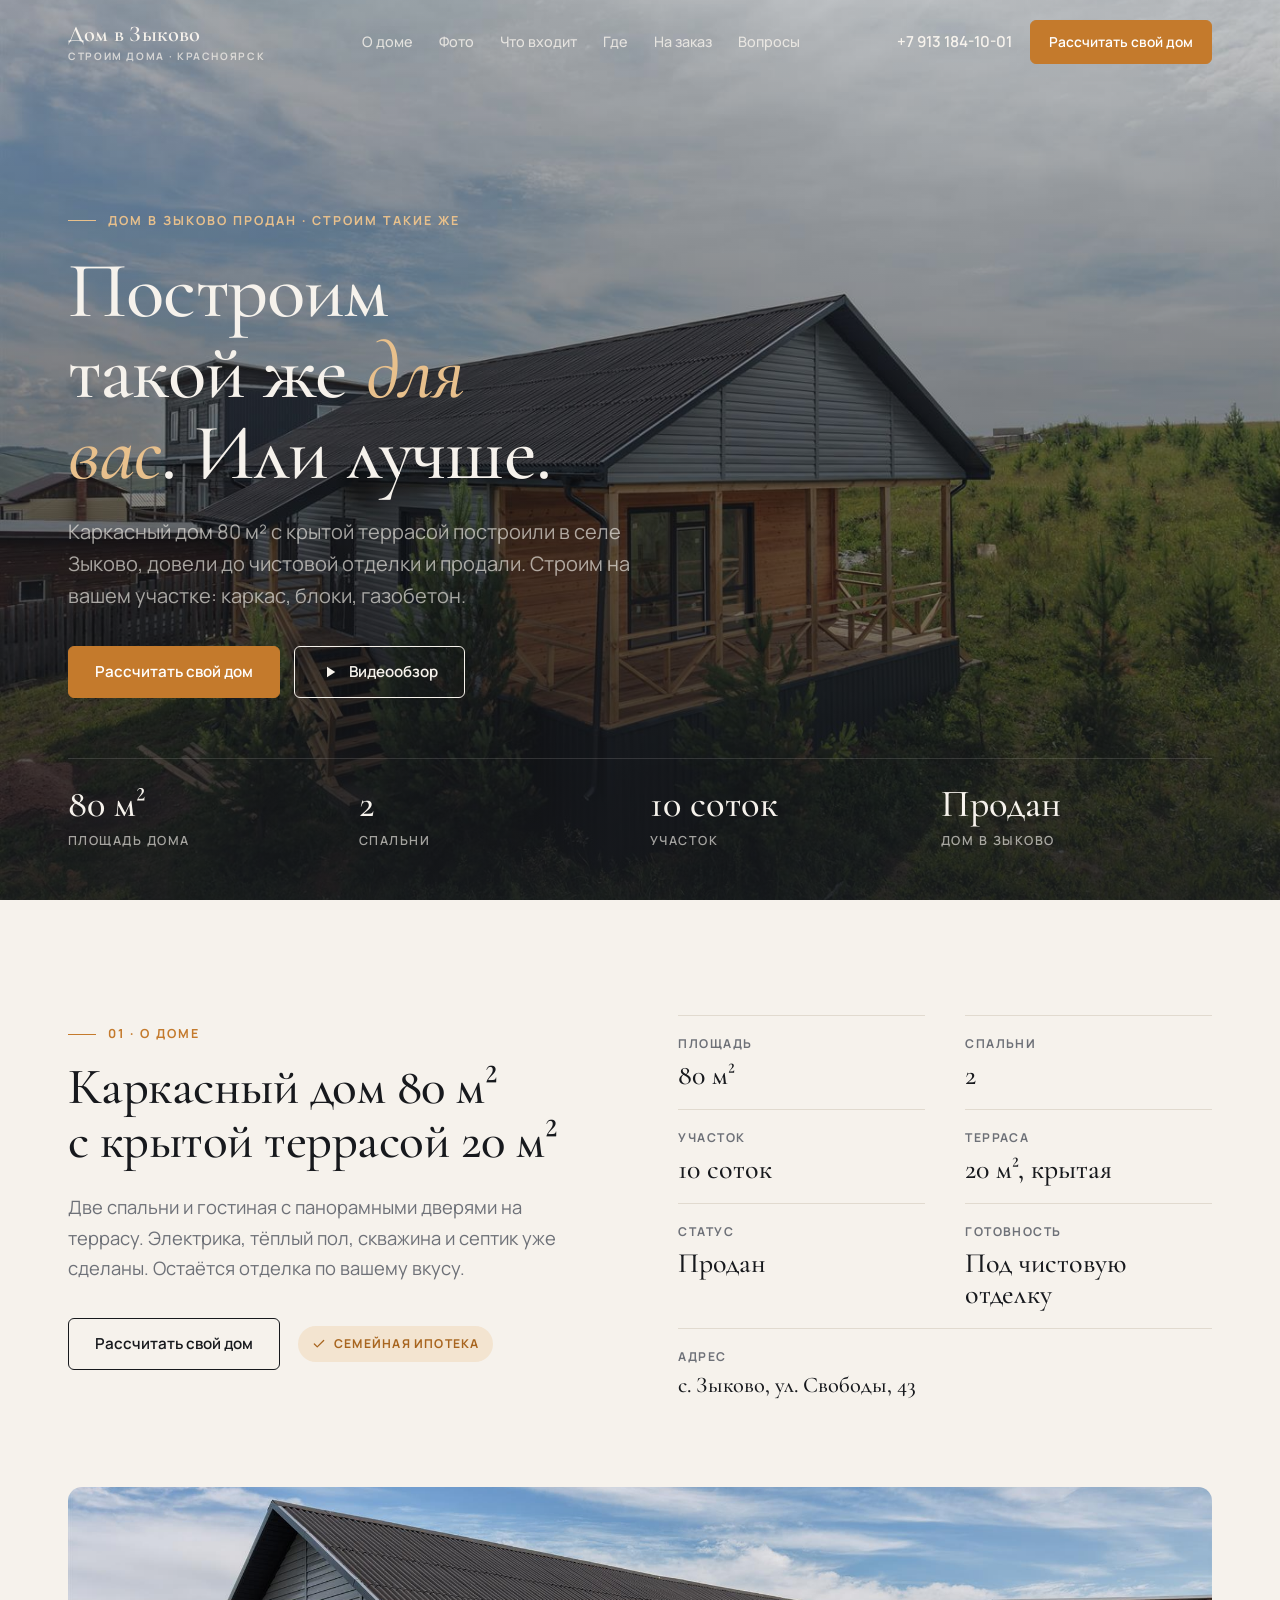
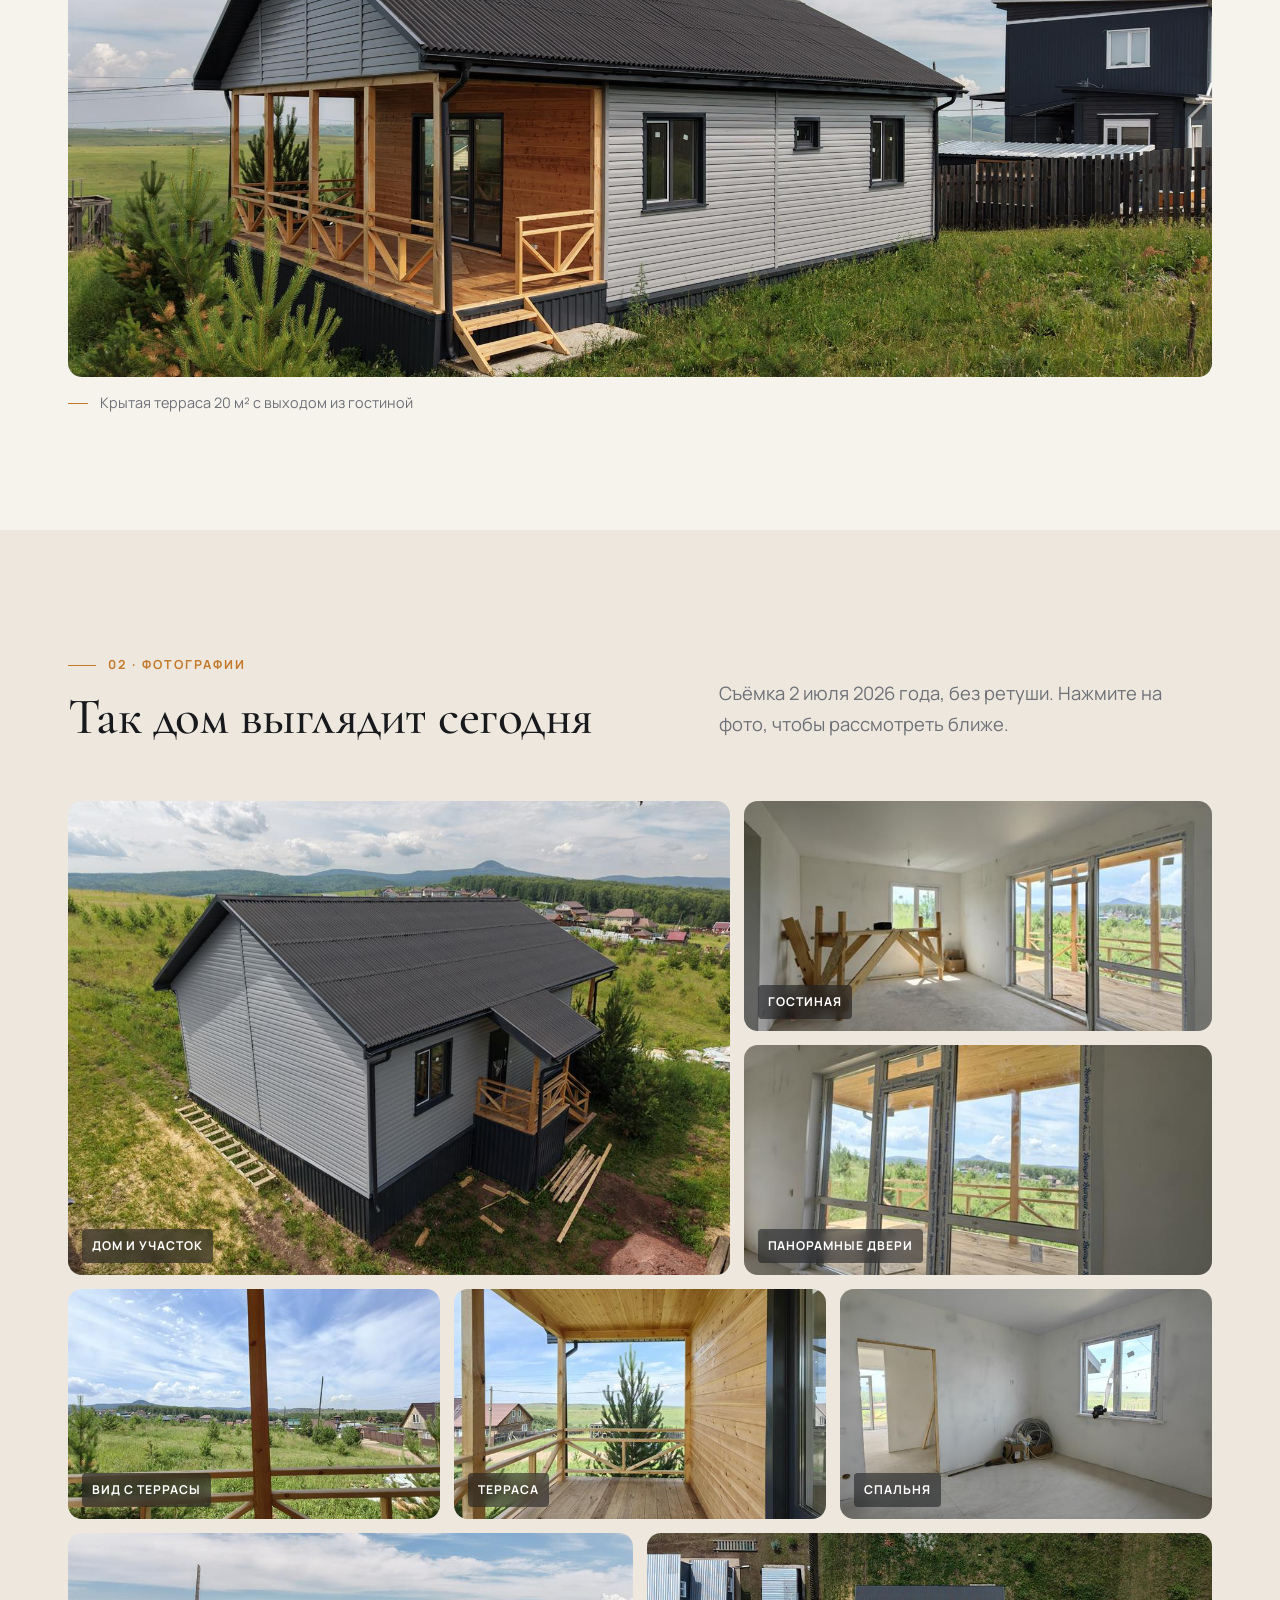
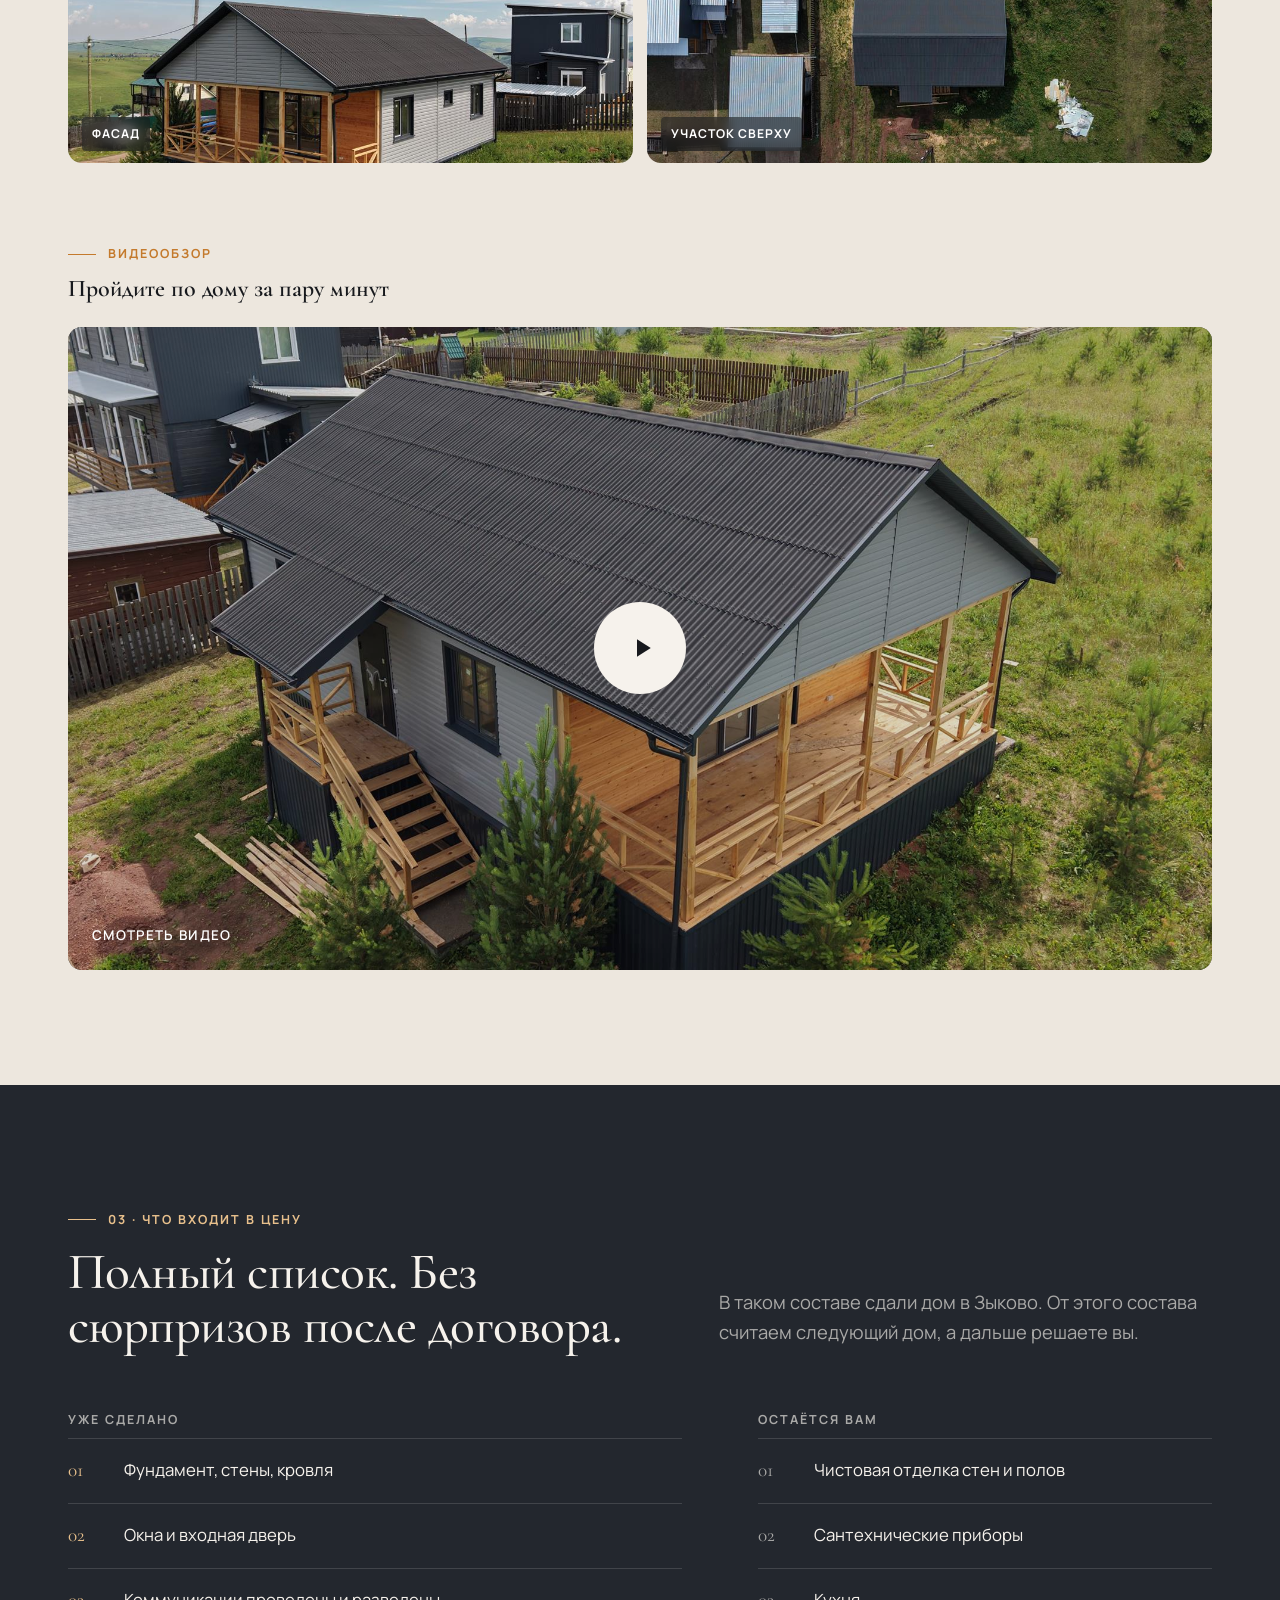
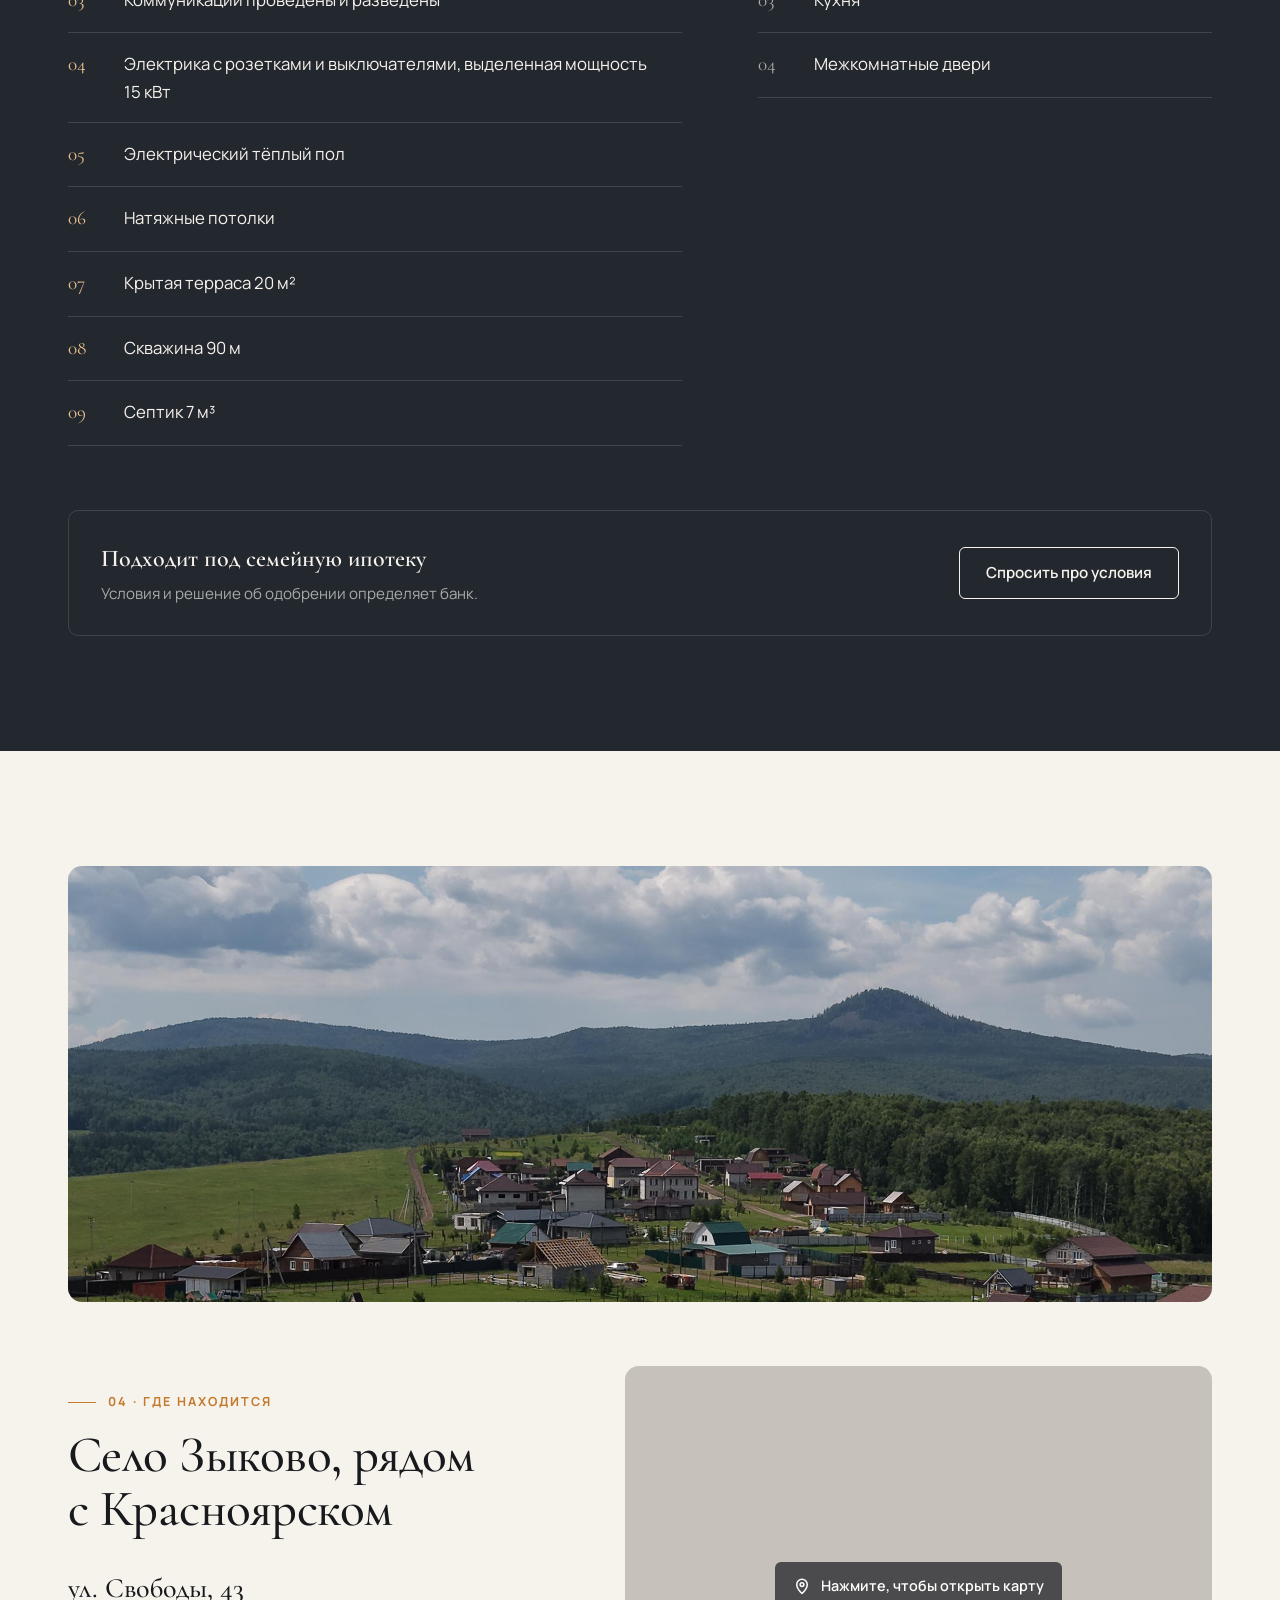
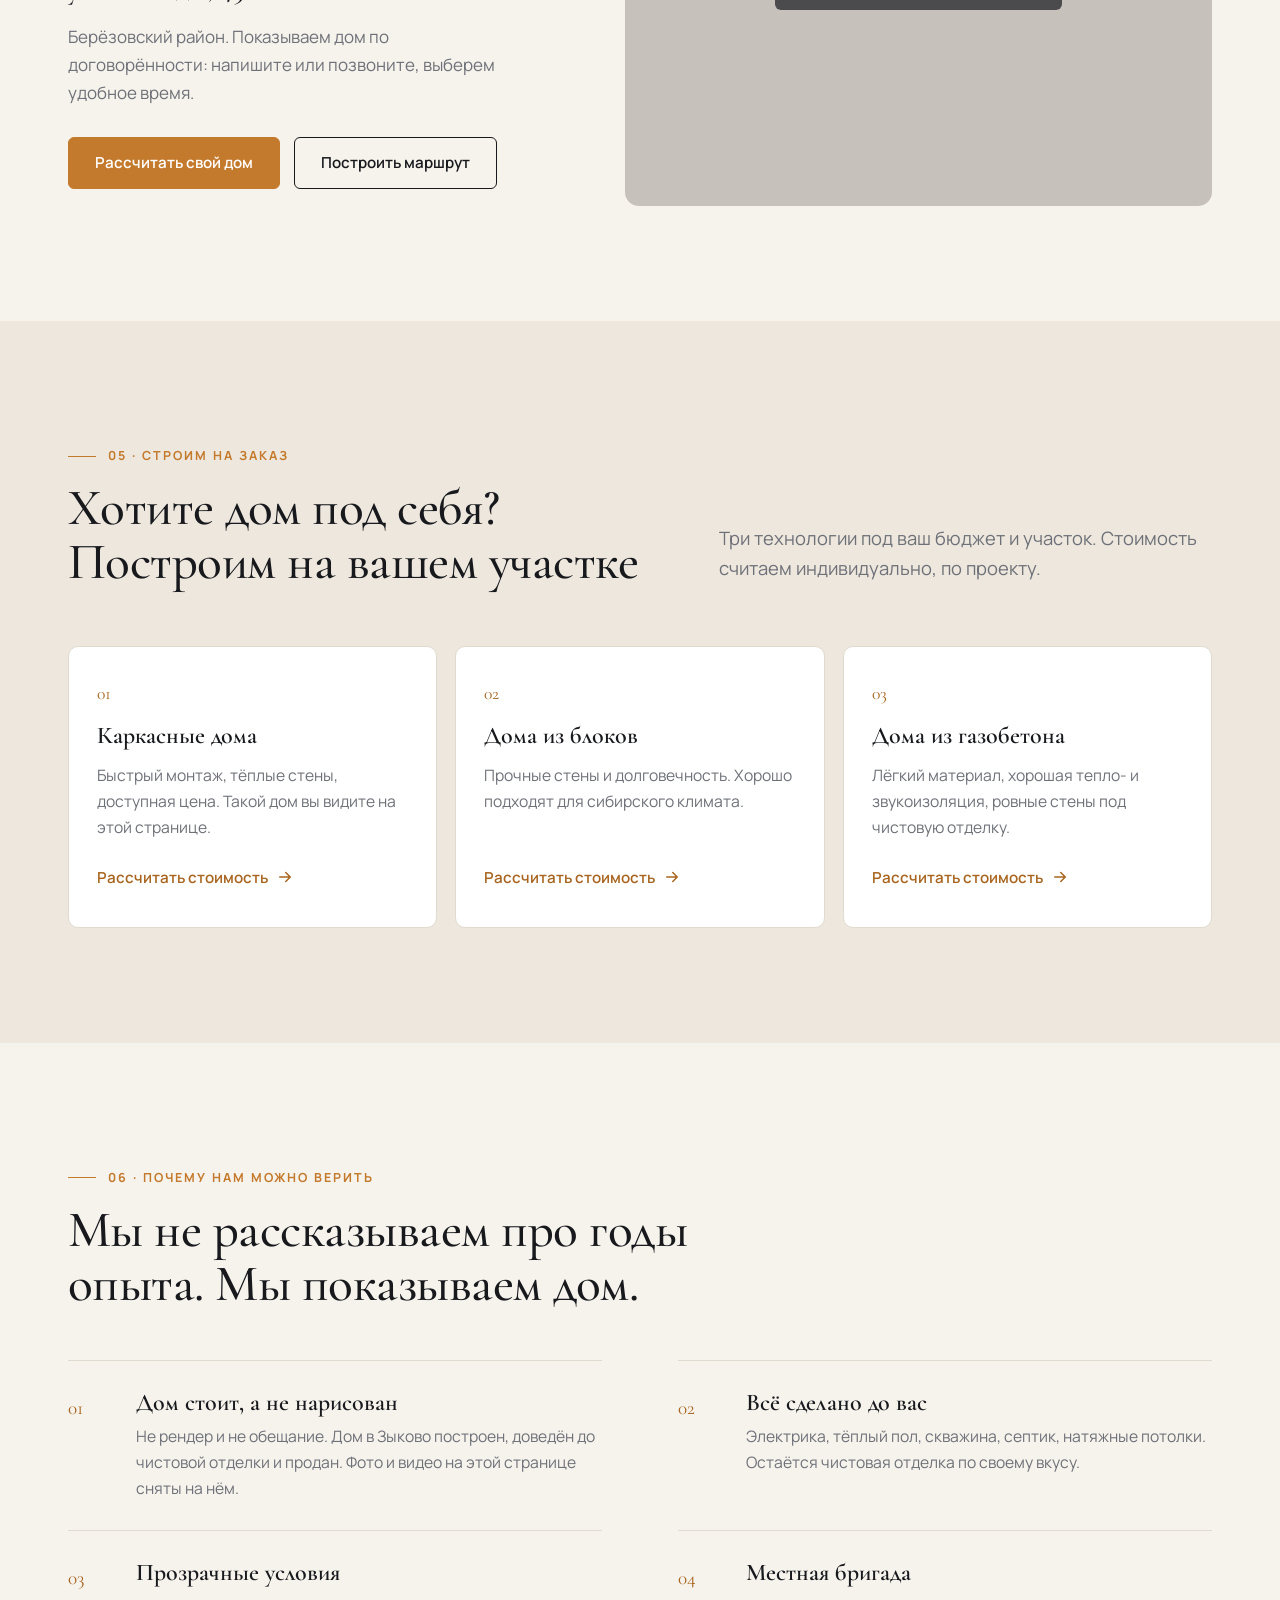
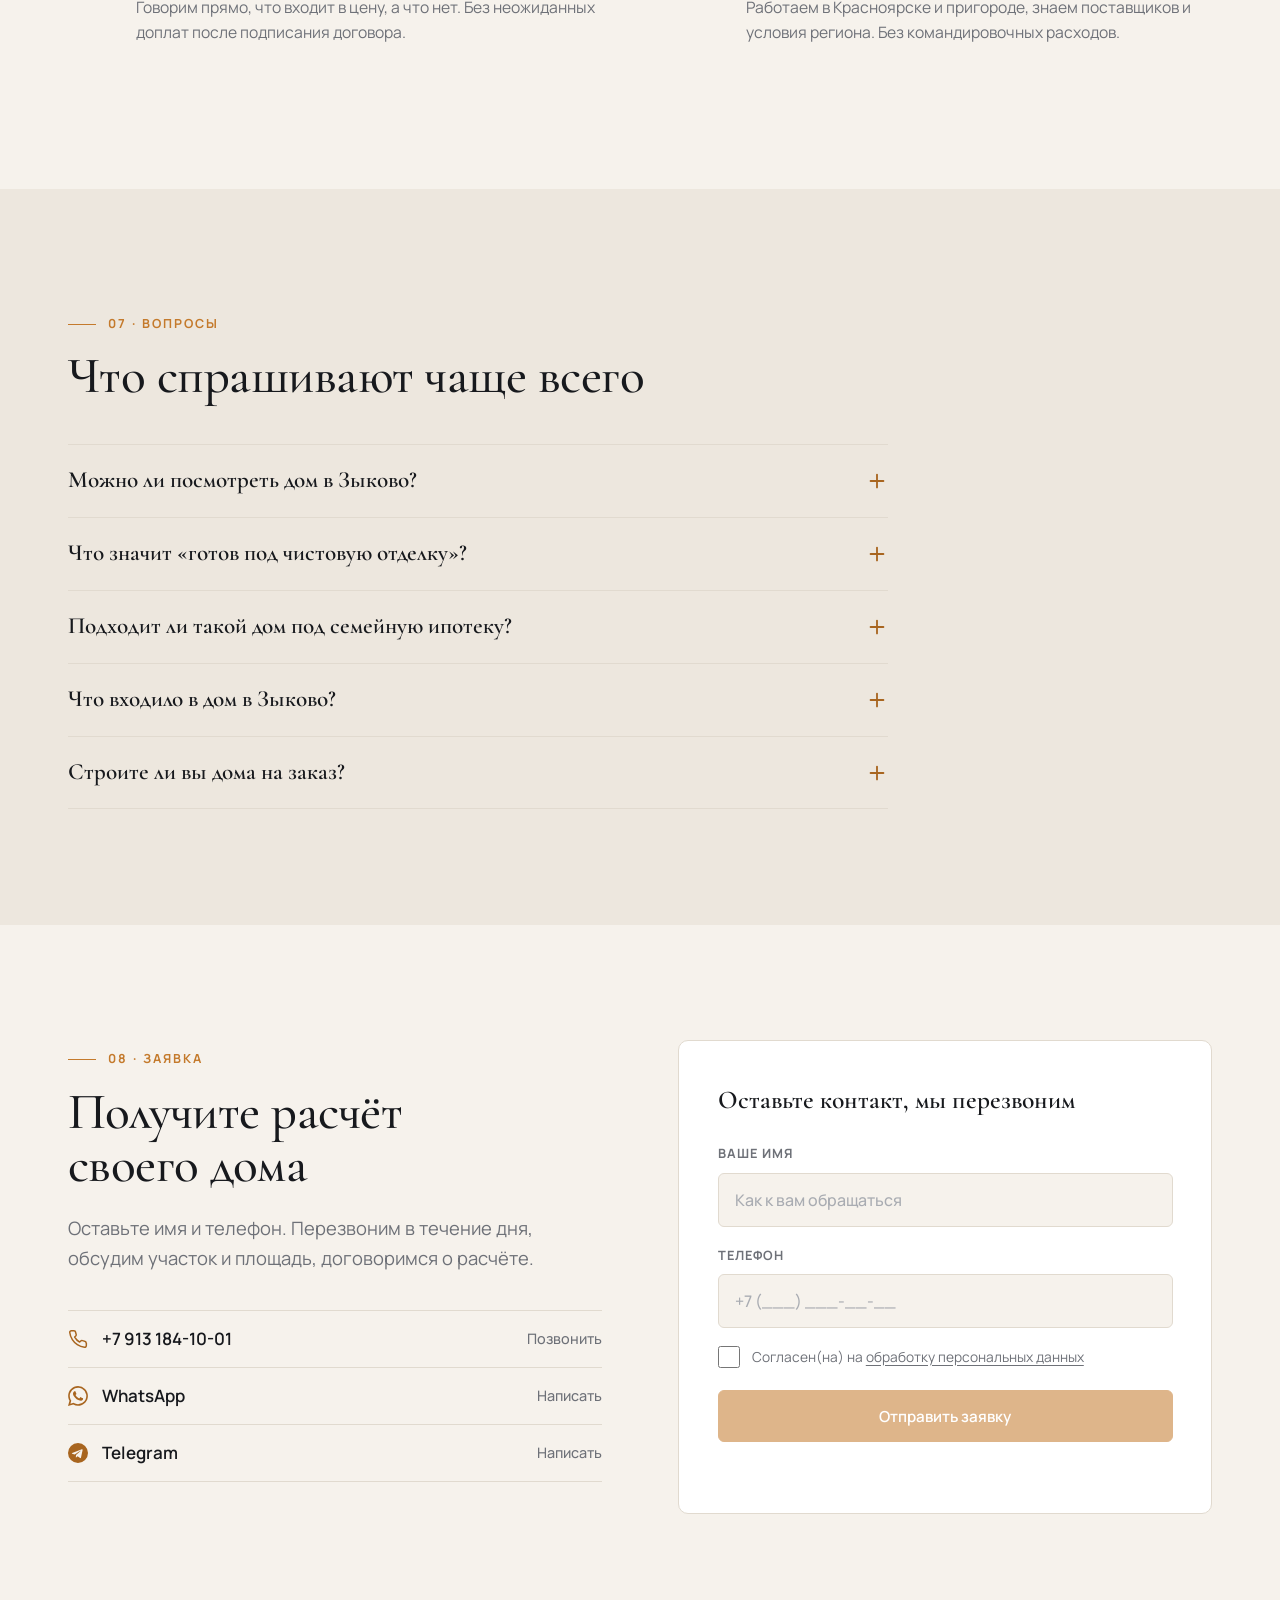
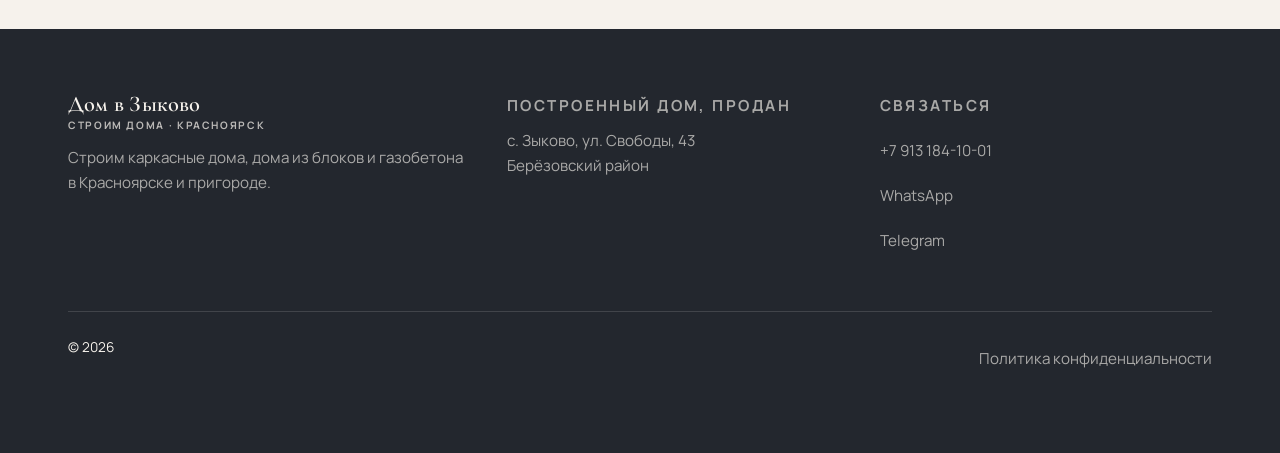
==== commit 976b761e: "feat(site): дом продан: пометка в живой версии и v2, два варианта v3, фасады и обход дома в Blender," ====
--- a/v2/index.html
+++ b/v2/index.html
@@ -3,13 +3,13 @@
 <head>
   <meta charset="UTF-8">
   <meta name="viewport" content="width=device-width, initial-scale=1.0">
-  <title>Готовый дом 80 м² в Зыково под Красноярском. Приезжайте и посмотрите</title>
-  <meta name="description" content="Каркасный дом 80 м² с крытой террасой на участке 10 соток. Готов под чистовую отделку: электрика, тёплый пол, скважина, септик уже сделаны. 5 900 000 ₽, подходит под семейную ипотеку.">
+  <title>Строим дома в Красноярске. Дом в Зыково построен и продан</title>
+  <meta name="description" content="Каркасный дом 80 м² в селе Зыково под Красноярском построили, довели до чистовой отделки и продали. Строим такие же и лучше на вашем участке: каркас, блоки, газобетон.">
   <meta name="theme-color" content="#23272E">
   <link rel="icon" href="data:image/svg+xml,%3Csvg xmlns='http://www.w3.org/2000/svg' viewBox='0 0 32 32'%3E%3Crect width='32' height='32' rx='6' fill='%2323272E'/%3E%3Cpath d='M16 7l10 8h-3v9h-5v-6h-4v6H9v-9H6z' fill='%23E8C08C'/%3E%3C/svg%3E">
   <meta property="og:type" content="website">
-  <meta property="og:title" content="Готовый дом 80 м² в Зыково под Красноярском">
-  <meta property="og:description" content="Дом уже построен, можно приехать и посмотреть. Готов под чистовую отделку, подходит под семейную ипотеку.">
+  <meta property="og:title" content="Строим дома в Красноярске. Дом в Зыково построен и продан">
+  <meta property="og:description" content="Дом в Зыково построен и продан. Строим такие же и лучше на вашем участке.">
   <meta property="og:image" content="img/hero-1400.jpg">
   <meta property="og:locale" content="ru_RU">
   <link rel="preconnect" href="https://fonts.googleapis.com">
@@ -17,22 +17,6 @@
   <link href="https://fonts.googleapis.com/css2?family=Cormorant+Garamond:ital,wght@0,500;0,600;1,500&family=Manrope:wght@400;500;600;700&display=swap" rel="stylesheet">
   <link rel="preload" as="image" href="img/hero-1400.jpg" imagesrcset="img/hero-900.jpg 900w, img/hero-1400.jpg 1400w, img/hero-2200.jpg 2200w" imagesizes="100vw">
   <link rel="stylesheet" href="style.css">
-  <script type="application/ld+json">
-  {
-    "@context": "https://schema.org",
-    "@type": "Product",
-    "name": "Каркасный дом 80 м² в с. Зыково",
-    "description": "Готовый каркасный дом 80 м² с крытой террасой 20 м² на участке 10 соток. Готов под чистовую отделку.",
-    "image": ["img/hero-1400.jpg", "img/facade-960.jpg"],
-    "offers": {
-      "@type": "Offer",
-      "price": "5900000",
-      "priceCurrency": "RUB",
-      "availability": "https://schema.org/InStock",
-      "areaServed": "Красноярск"
-    }
-  }
-  </script>
 </head>
 <body>
 
@@ -55,7 +39,7 @@
       </nav>
       <div class="header__actions">
         <a class="header__phone" href="tel:+79131841001">+7 913 184-10-01</a>
-        <a class="btn btn--primary btn--sm" href="#form">Записаться на просмотр</a>
+        <a class="btn btn--primary btn--sm" href="#form">Рассчитать свой дом</a>
         <button class="burger" id="burger" type="button" aria-label="Открыть меню" aria-controls="menu">
           <svg viewBox="0 0 24 24" fill="none" stroke="currentColor" stroke-width="1.8" stroke-linecap="round"><path d="M4 7h16M4 12h16M4 17h16"/></svg>
         </button>
@@ -74,7 +58,7 @@
     <a href="#location">Где находится</a>
     <a href="#build">Строим на заказ</a>
     <a href="#faq">Вопросы</a>
-    <a href="#form">Записаться на просмотр</a>
+    <a href="#form">Рассчитать свой дом</a>
     <div class="menu__contacts">
       <a href="tel:+79131841001">+7 913 184-10-01</a>
       <a href="https://wa.me/79131841001" target="_blank" rel="noopener noreferrer">WhatsApp</a>
@@ -93,11 +77,11 @@
            alt="Каркасный дом с крытой террасой в селе Зыково, съёмка с коптера"
            fetchpriority="high" decoding="async">
       <div class="container hero__inner">
-        <p class="eyebrow">Готовый дом · с. Зыково, Берёзовский район</p>
-        <h1 class="hero__title">Дом уже построен. <em>Приезжайте</em> и посмотрите.</h1>
-        <p class="hero__lead">Каркасный дом 80&nbsp;м² с крытой террасой на участке 10&nbsp;соток, готов под чистовую отделку. Подходит под семейную ипотеку.</p>
+        <p class="eyebrow">Дом в Зыково продан · строим такие же</p>
+        <h1 class="hero__title">Построим такой же <em>для вас</em>. Или лучше.</h1>
+        <p class="hero__lead">Каркасный дом 80&nbsp;м² с крытой террасой построили в селе Зыково, довели до чистовой отделки и продали. Строим на вашем участке: каркас, блоки, газобетон.</p>
         <div class="hero__actions">
-          <a class="btn btn--primary" href="#form">Записаться на просмотр</a>
+          <a class="btn btn--primary" href="#form">Рассчитать свой дом</a>
           <a class="btn btn--outline" href="#video">
             <svg viewBox="0 0 24 24" fill="currentColor"><path d="M8 5v14l11-7z"/></svg>
             Видеообзор
@@ -107,7 +91,7 @@
           <div class="fact"><dd class="fact__value">80&nbsp;м²</dd><dt class="fact__label">Площадь дома</dt></div>
           <div class="fact"><dd class="fact__value">2</dd><dt class="fact__label">Спальни</dt></div>
           <div class="fact"><dd class="fact__value">10&nbsp;соток</dd><dt class="fact__label">Участок</dt></div>
-          <div class="fact"><dd class="fact__value">5,9&nbsp;млн&nbsp;₽</dd><dt class="fact__label">Цена с участком</dt></div>
+          <div class="fact"><dd class="fact__value">Продан</dd><dt class="fact__label">Дом в Зыково</dt></div>
         </dl>
       </div>
     </section>
@@ -121,7 +105,7 @@
             <h2 class="h2">Каркасный дом 80&nbsp;м² с&nbsp;крытой террасой 20&nbsp;м²</h2>
             <p class="lead">Две спальни и гостиная с панорамными дверями на террасу. Электрика, тёплый пол, скважина и септик уже сделаны. Остаётся отделка по вашему вкусу.</p>
             <div class="house__cta">
-              <a class="btn btn--outline" href="#form">Записаться на просмотр</a>
+              <a class="btn btn--outline" href="#form">Рассчитать свой дом</a>
               <span class="badge">
                 <svg viewBox="0 0 24 24" fill="none" stroke="currentColor" stroke-width="2.2" stroke-linecap="round" stroke-linejoin="round"><path d="M20 6L9 17l-5-5"/></svg>
                 Семейная ипотека
@@ -133,7 +117,7 @@
             <div class="param"><dt>Спальни</dt><dd>2</dd></div>
             <div class="param"><dt>Участок</dt><dd>10&nbsp;соток</dd></div>
             <div class="param"><dt>Терраса</dt><dd>20&nbsp;м², крытая</dd></div>
-            <div class="param"><dt>Цена</dt><dd>5&nbsp;900&nbsp;000&nbsp;₽</dd></div>
+            <div class="param"><dt>Статус</dt><dd>Продан</dd></div>
             <div class="param"><dt>Готовность</dt><dd>Под чистовую отделку</dd></div>
             <div class="param param--wide"><dt>Адрес</dt><dd>с.&nbsp;Зыково, ул.&nbsp;Свободы,&nbsp;43</dd></div>
           </dl>
@@ -218,7 +202,7 @@
             <p class="eyebrow">03 · Что входит в цену</p>
             <h2 class="h2">Полный список. Без сюрпризов после договора.</h2>
           </div>
-          <p class="lead">Показываем, что уже сделано и что останется доделать вам. Всё из первого списка входит в цену 5&nbsp;900&nbsp;000&nbsp;₽.</p>
+          <p class="lead">В таком составе сдали дом в Зыково. От этого состава считаем следующий дом, а дальше решаете вы.</p>
         </div>
         <div class="spec" data-reveal>
           <div>
@@ -268,7 +252,7 @@
             <p class="location__address">ул. Свободы, 43</p>
             <p class="location__note">Берёзовский район. Показываем дом по договорённости: напишите или позвоните, выберем удобное время.</p>
             <div class="location__actions">
-              <a class="btn btn--primary" href="#form">Записаться на просмотр</a>
+              <a class="btn btn--primary" href="#form">Рассчитать свой дом</a>
               <a class="btn btn--outline" href="https://yandex.ru/maps/?rtext=~55.947348%2C93.128498&rtt=auto" target="_blank" rel="noopener noreferrer">Построить маршрут</a>
             </div>
           </div>
@@ -330,7 +314,7 @@
             <span class="reason__num">01</span>
             <div>
               <h3 class="h3">Дом стоит, а не нарисован</h3>
-              <p>Не рендер и не обещание. Приезжайте, зайдите внутрь, потрогайте материалы и оцените качество своими глазами.</p>
+              <p>Не рендер и не обещание. Дом в Зыково построен, доведён до чистовой отделки и продан. Фото и видео на этой странице сняты на нём.</p>
             </div>
           </div>
           <div class="reason">
@@ -367,20 +351,20 @@
         </div>
         <div class="faq" data-reveal>
           <details>
-            <summary>Можно ли приехать и посмотреть дом?<svg viewBox="0 0 24 24" fill="none" stroke="currentColor" stroke-width="2" stroke-linecap="round"><path d="M12 5v14M5 12h14"/></svg></summary>
-            <p>Да. Дом стоит в селе Зыково, ул. Свободы, 43. Напишите или позвоните, договоримся о времени и встретим вас на месте.</p>
+            <summary>Можно ли посмотреть дом в Зыково?<svg viewBox="0 0 24 24" fill="none" stroke="currentColor" stroke-width="2" stroke-linecap="round"><path d="M12 5v14M5 12h14"/></svg></summary>
+            <p>Дом продан. Фотографии, видеообзор и планировка остались на этой странице, а планировку и состав работ повторим на вашем участке.</p>
           </details>
           <details>
             <summary>Что значит «готов под чистовую отделку»?<svg viewBox="0 0 24 24" fill="none" stroke="currentColor" stroke-width="2" stroke-linecap="round"><path d="M12 5v14M5 12h14"/></svg></summary>
             <p>Коробка, кровля, окна, входная дверь, электрика с розетками, тёплый пол, натяжные потолки, скважина и септик уже сделаны. Вам остаются чистовая отделка стен и полов, сантехнические приборы, кухня и межкомнатные двери.</p>
           </details>
           <details>
-            <summary>Подходит ли дом под семейную ипотеку?<svg viewBox="0 0 24 24" fill="none" stroke="currentColor" stroke-width="2" stroke-linecap="round"><path d="M12 5v14M5 12h14"/></svg></summary>
-            <p>Да, подходит. Условия и решение об одобрении определяет банк.</p>
+            <summary>Подходит ли такой дом под семейную ипотеку?<svg viewBox="0 0 24 24" fill="none" stroke="currentColor" stroke-width="2" stroke-linecap="round"><path d="M12 5v14M5 12h14"/></svg></summary>
+            <p>Дом в Зыково подходил под семейную ипотеку. Условия по ипотеке на строительство определяет банк, расскажем при разговоре, что для этого нужно.</p>
           </details>
           <details>
-            <summary>Что входит в цену 5 900 000 ₽?<svg viewBox="0 0 24 24" fill="none" stroke="currentColor" stroke-width="2" stroke-linecap="round"><path d="M12 5v14M5 12h14"/></svg></summary>
-            <p>Дом с участком 10 соток и всё из списка «Уже сделано». Дополнительных платежей после договора нет.</p>
+            <summary>Что входило в дом в Зыково?<svg viewBox="0 0 24 24" fill="none" stroke="currentColor" stroke-width="2" stroke-linecap="round"><path d="M12 5v14M5 12h14"/></svg></summary>
+            <p>Участок 10 соток и всё из списка «Уже сделано». В таком же составе считаем следующий дом.</p>
           </details>
           <details>
             <summary>Строите ли вы дома на заказ?<svg viewBox="0 0 24 24" fill="none" stroke="currentColor" stroke-width="2" stroke-linecap="round"><path d="M12 5v14M5 12h14"/></svg></summary>
@@ -396,8 +380,8 @@
         <div class="contact" data-reveal>
           <div>
             <p class="eyebrow">08 · Заявка</p>
-            <h2 class="h2">Запишитесь на&nbsp;просмотр или получите расчёт</h2>
-            <p class="lead" style="margin-top: 20px;">Оставьте имя и телефон. Перезвоним в течение дня, ответим на вопросы и договоримся о времени.</p>
+            <h2 class="h2">Получите расчёт своего дома</h2>
+            <p class="lead" style="margin-top: 20px;">Оставьте имя и телефон. Перезвоним в течение дня, обсудим участок и площадь, договоримся о расчёте.</p>
             <div class="contact__list">
               <a href="tel:+79131841001">
                 <svg viewBox="0 0 24 24" fill="none" stroke="currentColor" stroke-width="1.8" stroke-linecap="round" stroke-linejoin="round"><path d="M22 16.9v3a2 2 0 01-2.2 2 19.8 19.8 0 01-8.6-3.1 19.5 19.5 0 01-6-6A19.8 19.8 0 012.1 4.2 2 2 0 014.1 2h3a2 2 0 012 1.7c.1.9.4 1.8.7 2.6a2 2 0 01-.5 2.1L8 9.7a16 16 0 006 6l1.3-1.3a2 2 0 012.1-.4c.8.3 1.7.5 2.6.7a2 2 0 011.7 2z"/></svg>
@@ -458,7 +442,7 @@
           <p>Строим каркасные дома, дома из блоков и газобетона в Красноярске и пригороде.</p>
         </div>
         <div>
-          <p class="footer__title">Дом на просмотр</p>
+          <p class="footer__title">Построенный дом, продан</p>
           <p>с. Зыково, ул. Свободы, 43<br>Берёзовский район</p>
         </div>
         <div>
@@ -482,7 +466,7 @@
     <a class="btn btn--outline" href="tel:+79131841001" aria-label="Позвонить">
       <svg viewBox="0 0 24 24" fill="none" stroke="currentColor" stroke-width="1.8" stroke-linecap="round" stroke-linejoin="round"><path d="M22 16.9v3a2 2 0 01-2.2 2 19.8 19.8 0 01-8.6-3.1 19.5 19.5 0 01-6-6A19.8 19.8 0 012.1 4.2 2 2 0 014.1 2h3a2 2 0 012 1.7c.1.9.4 1.8.7 2.6a2 2 0 01-.5 2.1L8 9.7a16 16 0 006 6l1.3-1.3a2 2 0 012.1-.4c.8.3 1.7.5 2.6.7a2 2 0 011.7 2z"/></svg>
     </a>
-    <a class="btn btn--primary" href="#form">Записаться на просмотр</a>
+    <a class="btn btn--primary" href="#form">Рассчитать свой дом</a>
   </div>
 
   <!-- Лайтбокс -->
